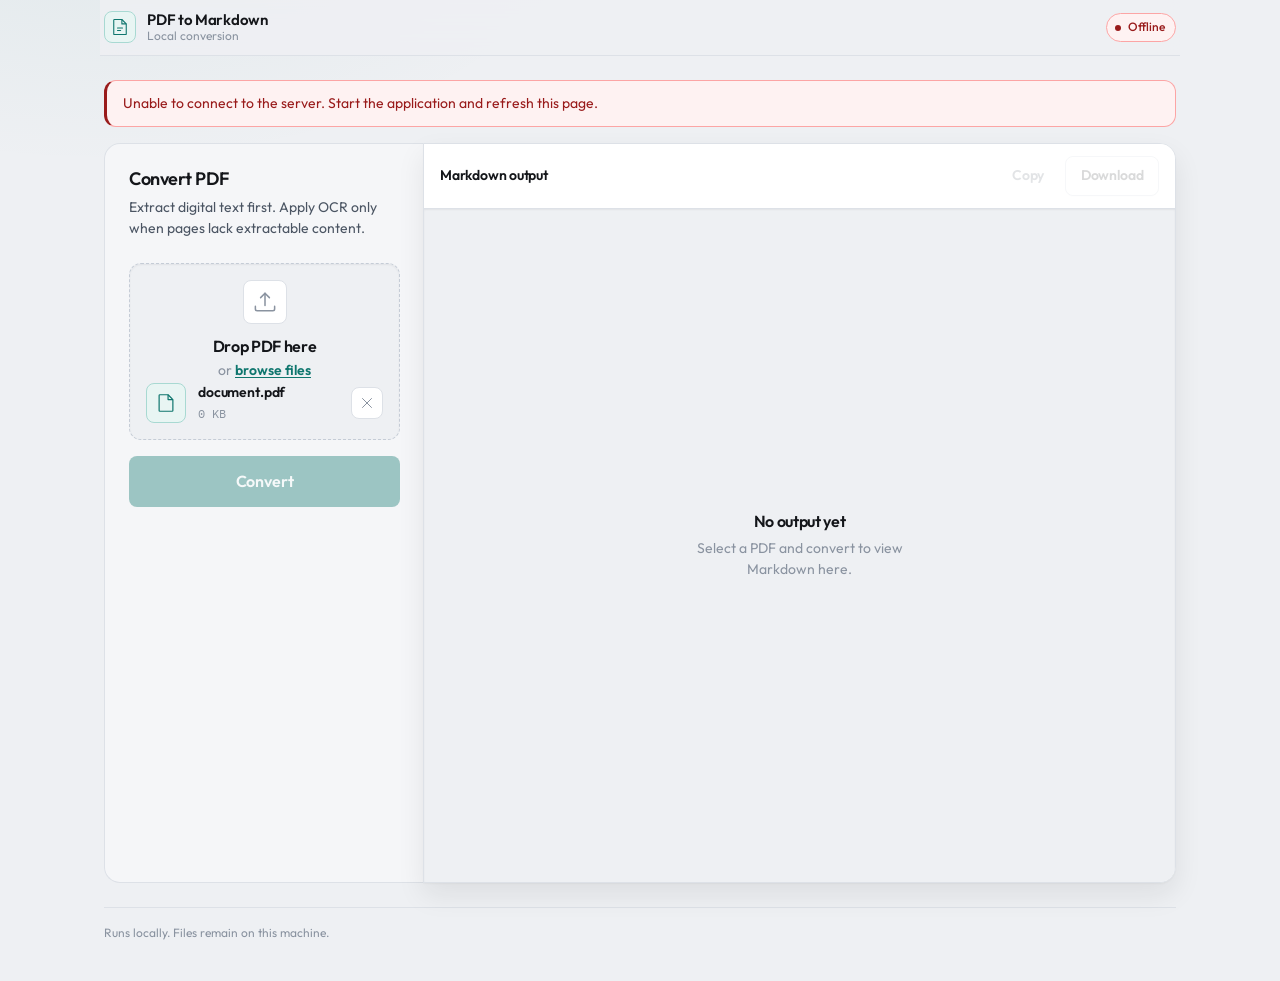
==== static/index.html @ 6f999721 "Initial commit PDF to Markdown converter with hybrid digital extraction and OCR, FastAPI job API, lo" ====
<!DOCTYPE html>
<html lang="en">
<head>
  <meta charset="UTF-8" />
  <meta name="viewport" content="width=device-width, initial-scale=1" />
  <meta name="description" content="Convert PDF documents to Markdown. Hybrid digital extraction with OCR for scanned pages. Runs locally." />
  <meta name="color-scheme" content="light dark" />
  <meta name="theme-color" content="#0f766e" media="(prefers-color-scheme: light)" />
  <meta name="theme-color" content="#0c0c0e" media="(prefers-color-scheme: dark)" />
  <title>PDF to Markdown</title>
  <link rel="icon" href="/static/favicon.svg" type="image/svg+xml" />
  <link rel="stylesheet" href="/static/styles.css" />
</head>
<body>
  <a class="skip-link" href="#workspace">Skip to converter</a>

  <div class="shell">
    <header class="topbar">
      <a class="brand" href="/" aria-label="PDF to Markdown home">
        <span class="brand-mark" aria-hidden="true">
          <svg width="20" height="20" viewBox="0 0 256 256" fill="none">
            <path d="M200 224H56a8 8 0 0 1-8-8V40a8 8 0 0 1 8-8h96l56 56v128a8 8 0 0 1-8 8Z" stroke="currentColor" stroke-width="14" stroke-linejoin="round"/>
            <path d="M152 32v56h56" stroke="currentColor" stroke-width="14" stroke-linejoin="round"/>
            <path d="M96 140h64M96 172h40" stroke="currentColor" stroke-width="14" stroke-linecap="round"/>
          </svg>
        </span>
        <span class="brand-text">
          <span class="brand-name">PDF to Markdown</span>
          <span class="brand-tag">Local conversion</span>
        </span>
      </a>

      <div id="status-pill" class="status status-muted" title="Service status">
        <span class="status-dot" aria-hidden="true"></span>
        <span class="status-label">Connecting</span>
      </div>
    </header>

    <div id="health-banner" class="banner" hidden role="status"></div>

    <main id="workspace" class="workspace" tabindex="-1">
      <section class="panel panel-source" aria-labelledby="source-title">
        <header class="panel-head">
          <h1 id="source-title" class="panel-title">Convert PDF</h1>
          <p class="panel-lead">Extract digital text first. Apply OCR only when pages lack extractable content.</p>
        </header>

        <div
          id="dropzone"
          class="dropzone"
          tabindex="0"
          role="button"
          aria-label="Select or drop a PDF file"
        >
          <input id="file-input" type="file" accept=".pdf,application/pdf" hidden />

          <div class="dropzone-idle" id="uploader-idle">
            <span class="dropzone-glyph" aria-hidden="true">
              <svg width="28" height="28" viewBox="0 0 256 256" fill="none">
                <path d="M128 160V48" stroke="currentColor" stroke-width="14" stroke-linecap="round"/>
                <path d="m88 88 40-40 40 40" stroke="currentColor" stroke-width="14" stroke-linecap="round" stroke-linejoin="round"/>
                <path d="M40 168v24a16 16 0 0 0 16 16h144a16 16 0 0 0 16-16v-24" stroke="currentColor" stroke-width="14" stroke-linecap="round"/>
              </svg>
            </span>
            <p class="dropzone-title">Drop PDF here</p>
            <p class="dropzone-hint">or <span class="text-link">browse files</span></p>
          </div>

          <div class="dropzone-file" id="uploader-file" hidden>
            <span class="file-glyph" aria-hidden="true">
              <svg width="22" height="22" viewBox="0 0 256 256" fill="none">
                <path d="M200 224H56a8 8 0 0 1-8-8V40a8 8 0 0 1 8-8h96l56 56v128a8 8 0 0 1-8 8Z" stroke="currentColor" stroke-width="14" stroke-linejoin="round"/>
                <path d="M152 32v56h56" stroke="currentColor" stroke-width="14" stroke-linejoin="round"/>
              </svg>
            </span>
            <div class="file-meta">
              <p class="file-name" id="file-name">document.pdf</p>
              <p class="file-size" id="file-size">0 KB</p>
            </div>
            <button type="button" class="icon-btn" id="btn-clear" title="Remove file" aria-label="Remove file">
              <svg width="16" height="16" viewBox="0 0 256 256" fill="none" aria-hidden="true">
                <path d="M200 56 56 200M56 56l144 144" stroke="currentColor" stroke-width="16" stroke-linecap="round"/>
              </svg>
            </button>
          </div>
        </div>

        <div class="actions">
          <button id="btn-convert" class="btn btn-primary" type="button" disabled aria-busy="false">
            <span class="btn-label">Convert</span>
          </button>
        </div>

        <div id="progress-wrap" class="progress" hidden>
          <div class="progress-head">
            <span id="progress" class="progress-msg">Processing</span>
            <span id="progress-pct" class="progress-pct">0%</span>
          </div>
          <div class="progress-track" role="progressbar" aria-valuemin="0" aria-valuemax="100" aria-valuenow="0" aria-labelledby="progress">
            <div id="progress-bar" class="progress-fill" style="width: 0%"></div>
          </div>
        </div>

        <p id="error" class="alert alert-error" hidden role="alert"></p>
        <div id="warnings" class="alert alert-warn" hidden></div>
      </section>

      <section class="panel panel-result" id="panel-result" aria-labelledby="result-title" data-state="empty">
        <header class="result-bar">
          <div class="result-identity">
            <h2 id="result-title" class="result-title">Markdown output</h2>
            <div id="meta" class="chip" hidden></div>
          </div>
          <div class="result-actions" id="result-actions" data-idle="true">
            <button id="btn-copy" class="btn btn-ghost" type="button" disabled>Copy</button>
            <button id="btn-download" class="btn btn-secondary" type="button" disabled>Download</button>
          </div>
        </header>

        <div class="preview-shell">
          <pre id="output" class="preview is-empty" aria-live="polite"></pre>

          <div class="preview-empty" id="preview-empty">
            <div class="preview-empty-card">
              <p class="preview-empty-title">No output yet</p>
              <p class="preview-empty-text">Select a PDF and convert to view Markdown here.</p>
            </div>
          </div>

          <div id="preview-skeleton" class="preview-skeleton" hidden aria-hidden="true">
            <div class="sk-line sk-w-72"></div>
            <div class="sk-line sk-w-90"></div>
            <div class="sk-line sk-w-64"></div>
            <div class="sk-gap"></div>
            <div class="sk-line sk-w-84"></div>
            <div class="sk-line sk-w-76"></div>
            <div class="sk-line sk-w-58"></div>
            <div class="sk-gap"></div>
            <div class="sk-line sk-w-88"></div>
            <div class="sk-line sk-w-70"></div>
          </div>
        </div>
      </section>
    </main>

    <footer class="foot">
      <p class="foot-copy">Runs locally. Files remain on this machine.</p>
    </footer>
  </div>

  <script src="/static/app.js"></script>
</body>
</html>
---- static/styles.css ----
/* PDF to Markdown UI — native CSS, self-hosted fonts */

/* -------------------------------------------------------------------------- */
/* Fonts                                                                       */
/* -------------------------------------------------------------------------- */

@font-face {
  font-family: "Outfit";
  font-style: normal;
  font-weight: 400;
  font-display: swap;
  src: url("/static/fonts/outfit-latin-400-normal.woff2") format("woff2");
}

@font-face {
  font-family: "Outfit";
  font-style: normal;
  font-weight: 500;
  font-display: swap;
  src: url("/static/fonts/outfit-latin-500-normal.woff2") format("woff2");
}

@font-face {
  font-family: "Outfit";
  font-style: normal;
  font-weight: 600;
  font-display: swap;
  src: url("/static/fonts/outfit-latin-600-normal.woff2") format("woff2");
}

@font-face {
  font-family: "IBM Plex Mono";
  font-style: normal;
  font-weight: 400;
  font-display: swap;
  src: url("/static/fonts/ibm-plex-mono-latin-400-normal.woff2") format("woff2");
}

@font-face {
  font-family: "IBM Plex Mono";
  font-style: normal;
  font-weight: 500;
  font-display: swap;
  src: url("/static/fonts/ibm-plex-mono-latin-500-normal.woff2") format("woff2");
}

/* -------------------------------------------------------------------------- */
/* Tokens                                                                      */
/* -------------------------------------------------------------------------- */

:root {
  /* Cool zinc neutrals only */
  --canvas: #eef0f3;
  --surface: #f5f6f8;
  --surface-raised: #ffffff;
  --line: #dde1e7;
  --line-strong: #c5ccd6;
  --ink: #14161a;
  --ink-2: #4b5563;
  --ink-3: #8a93a0;

  /* Single desaturated teal accent */
  --accent: #0f766e;
  --accent-hover: #0c645d;
  --accent-ink: #f7fffd;
  --accent-soft: #e8f5f3;
  --accent-line: #a8d9d2;

  --ok: #0f766e;
  --ok-soft: #e8f5f3;
  --ok-line: #a8d9d2;
  --warn: #92400e;
  --warn-soft: #fffbeb;
  --warn-line: #fcd34d;
  --danger: #991b1b;
  --danger-soft: #fef2f2;
  --danger-line: #fca5a5;

  --r-xs: 6px;
  --r-sm: 8px;
  --r-md: 12px;
  --r-lg: 16px;
  --r-full: 999px;

  --shadow-sm: 0 1px 2px rgb(20 22 26 / 0.05);
  --shadow-md: 0 1px 2px rgb(20 22 26 / 0.04), 0 12px 28px rgb(20 22 26 / 0.08);
  --shadow-btn: 0 1px 0 rgb(255 255 255 / 0.16) inset, 0 6px 16px rgb(15 118 110 / 0.2);
  --shadow-inset: inset 0 1px 2px rgb(20 22 26 / 0.06);
  --focus: 0 0 0 3px rgb(15 118 110 / 0.28);

  --font: "Outfit", "Segoe UI", system-ui, -apple-system, sans-serif;
  --mono: "IBM Plex Mono", "Cascadia Code", "SF Mono", ui-monospace, monospace;

  --topbar-h: 56px;
  --ease: cubic-bezier(0.16, 1, 0.3, 1);
  --dur: 200ms;

  --z-shell: 1;
  --z-sticky: 10;
  --z-skip: 100;

  --selection: rgb(15 118 110 / 0.18);
}

@media (prefers-color-scheme: dark) {
  :root {
    --canvas: #0b0d11;
    --surface: #12151a;
    --surface-raised: #171b22;
    --line: #2a303a;
    --line-strong: #3d4552;
    --ink: #f2f4f7;
    --ink-2: #9aa3b0;
    --ink-3: #6d7684;

    --accent: #2dd4bf;
    --accent-hover: #5eead4;
    --accent-ink: #042f2e;
    --accent-soft: #0c2926;
    --accent-line: #115e59;

    --ok: #2dd4bf;
    --ok-soft: #0c2926;
    --ok-line: #115e59;
    --warn: #fbbf24;
    --warn-soft: #2a1f08;
    --warn-line: #854d0e;
    --danger: #f87171;
    --danger-soft: #2a1215;
    --danger-line: #7f1d1d;

    --shadow-sm: 0 1px 2px rgb(0 0 0 / 0.35);
    --shadow-md: 0 1px 2px rgb(0 0 0 / 0.3), 0 16px 36px rgb(0 0 0 / 0.45);
    --shadow-btn: 0 1px 0 rgb(255 255 255 / 0.1) inset, 0 8px 18px rgb(45 212 191 / 0.12);
    --shadow-inset: inset 0 1px 2px rgb(0 0 0 / 0.35);
    --focus: 0 0 0 3px rgb(45 212 191 / 0.3);
    --selection: rgb(45 212 191 / 0.22);
  }
}

::selection {
  background: var(--selection);
  color: var(--ink);
}

/* -------------------------------------------------------------------------- */
/* Base                                                                        */
/* -------------------------------------------------------------------------- */

*,
*::before,
*::after {
  box-sizing: border-box;
}

html {
  -webkit-font-smoothing: antialiased;
  -moz-osx-font-smoothing: grayscale;
  text-rendering: optimizeLegibility;
  scroll-behavior: smooth;
}

@media (prefers-reduced-motion: reduce) {
  html {
    scroll-behavior: auto;
  }
}

body {
  margin: 0;
  min-height: 100dvh;
  font-family: var(--font);
  font-size: 0.9375rem;
  font-weight: 400;
  line-height: 1.55;
  color: var(--ink);
  background:
    radial-gradient(900px 480px at 8% -10%, rgb(15 118 110 / 0.06), transparent 55%),
    var(--canvas);
}

@media (prefers-color-scheme: dark) {
  body {
    background:
      radial-gradient(900px 480px at 8% -10%, rgb(45 212 191 / 0.05), transparent 55%),
      var(--canvas);
  }
}

button,
input {
  font: inherit;
}

a {
  color: inherit;
}

.skip-link {
  position: absolute;
  left: 1rem;
  top: -3rem;
  z-index: var(--z-skip);
  padding: 0.55rem 0.85rem;
  border-radius: var(--r-sm);
  background: var(--accent);
  color: var(--accent-ink);
  font-size: 0.875rem;
  font-weight: 600;
  text-decoration: none;
  transition: top 120ms var(--ease);
}

.skip-link:focus {
  top: 0.75rem;
  outline: none;
  box-shadow: var(--focus);
}

/* -------------------------------------------------------------------------- */
/* Shell                                                                       */
/* -------------------------------------------------------------------------- */

.shell {
  position: relative;
  z-index: var(--z-shell);
  max-width: 1120px;
  margin: 0 auto;
  padding: 0 1.5rem 2.5rem;
}

#workspace:focus {
  outline: none;
}

/* -------------------------------------------------------------------------- */
/* Topbar                                                                      */
/* -------------------------------------------------------------------------- */

.topbar {
  position: sticky;
  top: 0;
  z-index: var(--z-sticky, 10);
  display: flex;
  align-items: center;
  justify-content: space-between;
  gap: 1rem;
  height: var(--topbar-h);
  max-height: 64px;
  margin: 0 -0.25rem 1.5rem;
  padding: 0 0.25rem;
  border-bottom: 1px solid var(--line);
  background: color-mix(in srgb, var(--canvas) 88%, transparent);
  backdrop-filter: blur(12px) saturate(1.2);
  -webkit-backdrop-filter: blur(12px) saturate(1.2);
}

@media (prefers-reduced-transparency: reduce) {
  .topbar {
    background: var(--canvas);
    backdrop-filter: none;
    -webkit-backdrop-filter: none;
  }
}

.brand {
  display: flex;
  align-items: center;
  gap: 0.7rem;
  min-width: 0;
  text-decoration: none;
}

.brand-mark {
  display: grid;
  place-items: center;
  width: 32px;
  height: 32px;
  border-radius: var(--r-sm);
  color: var(--accent);
  background: var(--accent-soft);
  border: 1px solid var(--accent-line);
  flex-shrink: 0;
  transition: background var(--dur) var(--ease);
}

.brand:hover .brand-mark {
  background: var(--surface-raised);
}

.brand-text {
  display: flex;
  flex-direction: column;
  min-width: 0;
  line-height: 1.2;
}

.brand-name {
  font-weight: 600;
  font-size: 0.9375rem;
  letter-spacing: -0.02em;
  color: var(--ink);
}

.brand-tag {
  font-size: 0.75rem;
  font-weight: 400;
  color: var(--ink-3);
}

/* Status: quiet when OK so it does not compete with CTA */
.status {
  display: inline-flex;
  align-items: center;
  gap: 0.4rem;
  padding: 0.28rem 0.65rem 0.28rem 0.5rem;
  border-radius: var(--r-full);
  border: 1px solid transparent;
  background: transparent;
  font-size: 0.75rem;
  font-weight: 500;
  color: var(--ink-3);
  white-space: nowrap;
  flex-shrink: 0;
  transition: background var(--dur) var(--ease), border-color var(--dur) var(--ease), color var(--dur) var(--ease);
}

.status-dot {
  width: 6px;
  height: 6px;
  border-radius: 50%;
  background: var(--ink-3);
  flex-shrink: 0;
}

.status-ok {
  color: var(--ink-2);
}
.status-ok .status-dot {
  background: var(--ok);
}

.status-warn {
  color: var(--warn);
  background: var(--warn-soft);
  border-color: var(--warn-line);
}
.status-warn .status-dot {
  background: var(--warn);
}

.status-err {
  color: var(--danger);
  background: var(--danger-soft);
  border-color: var(--danger-line);
}
.status-err .status-dot {
  background: var(--danger);
}

.status-muted .status-dot {
  animation: status-pulse 1.2s ease-in-out infinite;
}

@keyframes status-pulse {
  50% {
    opacity: 0.28;
  }
}

@media (prefers-reduced-motion: reduce) {
  .status-muted .status-dot {
    animation: none;
  }
}

/* -------------------------------------------------------------------------- */
/* Banner                                                                      */
/* -------------------------------------------------------------------------- */

.banner {
  margin-bottom: 1rem;
  padding: 0.75rem 1rem;
  border-radius: var(--r-md);
  border: 1px solid var(--line);
  border-left-width: 3px;
  background: var(--surface-raised);
  font-size: 0.875rem;
  color: var(--ink-2);
  line-height: 1.5;
}

.banner.warn {
  background: var(--warn-soft);
  border-color: var(--warn-line);
  border-left-color: var(--warn);
  color: var(--warn);
}

.banner.err {
  background: var(--danger-soft);
  border-color: var(--danger-line);
  border-left-color: var(--danger);
  color: var(--danger);
}

.banner strong {
  font-weight: 600;
  color: inherit;
}

.banner .hint-line {
  display: block;
  margin-top: 0.25rem;
  font-weight: 400;
  color: var(--ink-2);
  font-size: 0.875rem;
}

.banner details {
  margin-top: 0.45rem;
}

.banner summary {
  cursor: pointer;
  font-weight: 600;
  font-size: 0.8125rem;
  color: inherit;
  text-decoration: underline;
  text-underline-offset: 2px;
}

.banner .help-body {
  margin: 0.4rem 0 0;
  font-weight: 400;
  font-size: 0.8125rem;
  color: var(--ink-2);
  line-height: 1.45;
}

/* -------------------------------------------------------------------------- */
/* Workspace                                                                   */
/* -------------------------------------------------------------------------- */

.workspace {
  display: grid;
  grid-template-columns: 1fr;
  gap: 1rem;
  align-items: stretch;
}

@media (min-width: 900px) {
  .workspace {
    grid-template-columns: 20rem minmax(0, 1fr);
    gap: 0;
    min-height: calc(100dvh - var(--topbar-h) - 6.5rem);
  }
}

.panel {
  border: 1px solid var(--line);
  border-radius: var(--r-lg);
}

/* Source: quieter surface so result wins hierarchy */
.panel-source {
  padding: 1.5rem;
  padding-bottom: 1.75rem;
  display: flex;
  flex-direction: column;
  background: var(--surface);
  box-shadow: none;
}

/* Feature cluster: dropzone + convert stay tight */
.panel-source .actions {
  margin-top: 1rem;
}

/* Result: only elevated card */
.panel-result {
  padding: 0;
  overflow: hidden;
  min-height: 480px;
  display: flex;
  flex-direction: column;
  background: var(--surface-raised);
  box-shadow: var(--shadow-md);
  transition: box-shadow var(--dur) var(--ease), border-color var(--dur) var(--ease);
}

.panel-result[data-state="ready"] {
  border-color: color-mix(in srgb, var(--accent) 28%, var(--line));
  box-shadow:
    var(--shadow-md),
    0 0 0 1px color-mix(in srgb, var(--accent) 12%, transparent);
}

.panel-result[data-state="busy"] .result-title::after {
  content: " · converting";
  font-weight: 500;
  color: var(--ink-3);
  font-size: 0.8125rem;
  letter-spacing: 0;
}

@media (min-width: 900px) {
  .panel-source {
    border-radius: var(--r-lg) 0 0 var(--r-lg);
    border-right: none;
    min-height: 100%;
  }

  .panel-result {
    border-radius: 0 var(--r-lg) var(--r-lg) 0;
    margin-left: -1px;
    min-height: 0;
  }
}

.panel-head {
  margin-bottom: 1.5rem;
}

.panel-title {
  margin: 0;
  font-size: 1.125rem;
  font-weight: 600;
  letter-spacing: -0.025em;
  line-height: 1.25;
  color: var(--ink);
  text-wrap: balance;
}

.panel-lead {
  margin: 0.4rem 0 0;
  font-size: 0.875rem;
  font-weight: 400;
  color: var(--ink-2);
  line-height: 1.5;
  max-width: 32ch;
  text-wrap: pretty;
}

/* -------------------------------------------------------------------------- */
/* Dropzone                                                                    */
/* -------------------------------------------------------------------------- */

.dropzone {
  border: 1px dashed var(--line-strong);
  border-radius: var(--r-md);
  background: var(--canvas);
  box-shadow: var(--shadow-inset);
  min-height: 10.5rem;
  display: grid;
  place-items: center;
  cursor: pointer;
  outline: none;
  padding: 1rem;
  transition:
    border-color var(--dur) var(--ease),
    background var(--dur) var(--ease),
    box-shadow var(--dur) var(--ease),
    transform var(--dur) var(--ease);
}

.dropzone:hover,
.dropzone:focus-visible {
  border-color: var(--accent);
  border-style: solid;
  background: var(--accent-soft);
  box-shadow: var(--focus), var(--shadow-inset);
}

.dropzone:active:not(.has-file) {
  transform: scale(0.995);
}

.dropzone.dragover {
  border-style: solid;
  border-color: var(--ok);
  background: var(--ok-soft);
  box-shadow: var(--focus), var(--shadow-inset);
}

.dropzone.has-file {
  border-style: solid;
  border-color: var(--line);
  border-left: 3px solid var(--accent);
  background: var(--surface-raised);
  box-shadow: var(--shadow-sm);
  cursor: default;
  place-items: stretch;
  min-height: auto;
  padding: 0.75rem 0.75rem 0.75rem 0.7rem;
}

/* Ready to convert: primary is the only loud control */
.panel-source:has(.dropzone.has-file) .btn-primary:not(:disabled) {
  box-shadow: var(--shadow-btn), 0 0 0 1px color-mix(in srgb, var(--accent) 20%, transparent);
}

.dropzone-idle {
  text-align: center;
  pointer-events: none;
}

.dropzone-glyph {
  display: inline-grid;
  place-items: center;
  width: 2.75rem;
  height: 2.75rem;
  margin: 0 auto 0.75rem;
  border-radius: var(--r-sm);
  color: var(--ink-3);
  background: var(--surface-raised);
  border: 1px solid var(--line);
}

.dropzone:hover .dropzone-glyph,
.dropzone:focus-visible .dropzone-glyph {
  color: var(--accent);
  border-color: var(--accent-line);
}

.dropzone-title {
  margin: 0;
  font-weight: 600;
  font-size: 1rem;
  letter-spacing: -0.02em;
  line-height: 1.25;
  color: var(--ink);
}

.dropzone-hint {
  margin: 0.25rem 0 0;
  font-size: 0.875rem;
  color: var(--ink-3);
}

.text-link {
  color: var(--accent);
  font-weight: 600;
  text-decoration: underline;
  text-underline-offset: 2px;
  text-decoration-thickness: 1px;
}

.dropzone-file {
  display: flex;
  align-items: center;
  gap: 0.75rem;
  width: 100%;
  pointer-events: auto;
}

.file-glyph {
  flex-shrink: 0;
  width: 2.5rem;
  height: 2.5rem;
  display: grid;
  place-items: center;
  border-radius: var(--r-sm);
  background: var(--accent-soft);
  color: var(--accent);
  border: 1px solid var(--accent-line);
}

.file-meta {
  min-width: 0;
  flex: 1;
}

.file-name {
  margin: 0;
  font-weight: 600;
  font-size: 0.875rem;
  letter-spacing: -0.01em;
  white-space: nowrap;
  overflow: hidden;
  text-overflow: ellipsis;
}

.file-size {
  margin: 0.1rem 0 0;
  font-size: 0.75rem;
  color: var(--ink-3);
  font-variant-numeric: tabular-nums;
  font-family: var(--mono);
}

.icon-btn {
  flex-shrink: 0;
  width: 2rem;
  height: 2rem;
  border-radius: var(--r-sm);
  border: 1px solid var(--line);
  background: var(--surface-raised);
  color: var(--ink-3);
  display: grid;
  place-items: center;
  cursor: pointer;
  transition: background var(--dur) var(--ease), color var(--dur) var(--ease), border-color var(--dur) var(--ease);
}

.icon-btn:hover:not(:disabled) {
  background: var(--danger-soft);
  color: var(--danger);
  border-color: var(--danger-line);
}

.icon-btn:focus-visible {
  outline: none;
  box-shadow: var(--focus);
}

.icon-btn:disabled {
  opacity: 0.4;
  cursor: not-allowed;
}

/* -------------------------------------------------------------------------- */
/* Buttons                                                                     */
/* -------------------------------------------------------------------------- */

.actions {
  margin-top: 1rem;
}

.btn {
  display: inline-flex;
  align-items: center;
  justify-content: center;
  gap: 0.4rem;
  border: 1px solid transparent;
  border-radius: var(--r-sm);
  padding: 0.5rem 0.9rem;
  font-weight: 600;
  font-size: 0.875rem;
  letter-spacing: -0.01em;
  cursor: pointer;
  white-space: nowrap;
  transition:
    background var(--dur) var(--ease),
    border-color var(--dur) var(--ease),
    color var(--dur) var(--ease),
    opacity var(--dur) var(--ease),
    box-shadow var(--dur) var(--ease),
    transform 100ms var(--ease);
}

.btn:focus-visible {
  outline: none;
  box-shadow: var(--focus);
}

.btn:active:not(:disabled) {
  transform: translateY(1px);
}

.btn:disabled {
  opacity: 0.38;
  cursor: not-allowed;
}

.btn-primary {
  width: 100%;
  padding: 0.75rem 1rem;
  font-size: 1rem;
  background: var(--accent);
  color: var(--accent-ink);
  box-shadow: var(--shadow-btn);
}

.btn-primary:hover:not(:disabled) {
  background: var(--accent-hover);
}

.btn-primary:disabled {
  box-shadow: none;
}

.btn-primary[aria-busy="true"] {
  cursor: wait;
  opacity: 0.85;
}

.btn-secondary {
  background: var(--surface-raised);
  border-color: var(--line-strong);
  color: var(--ink);
  box-shadow: var(--shadow-sm);
}

.btn-secondary:hover:not(:disabled) {
  background: var(--surface);
}

.btn-ghost {
  background: transparent;
  color: var(--ink-2);
}

.btn-ghost:hover:not(:disabled) {
  background: var(--surface);
  color: var(--ink);
}

/* -------------------------------------------------------------------------- */
/* Progress                                                                    */
/* -------------------------------------------------------------------------- */

.progress {
  margin-top: 1rem;
  padding: 0.75rem;
  border-radius: var(--r-sm);
  background: var(--canvas);
  border: 1px solid var(--line);
  box-shadow: var(--shadow-inset);
}

.progress-head {
  display: flex;
  justify-content: space-between;
  align-items: baseline;
  gap: 0.75rem;
  margin-bottom: 0.5rem;
}

.progress-msg {
  font-size: 0.875rem;
  color: var(--ink-2);
  font-weight: 500;
}

.progress-pct {
  font-size: 0.75rem;
  font-weight: 500;
  color: var(--ink-3);
  font-variant-numeric: tabular-nums;
  font-family: var(--mono);
}

.progress-track {
  height: 4px;
  border-radius: var(--r-full);
  background: var(--line);
  overflow: hidden;
}

.progress-fill {
  height: 100%;
  width: 0%;
  border-radius: var(--r-full);
  background: var(--accent);
  transition: width 0.35s var(--ease);
}

@media (prefers-reduced-motion: reduce) {
  .progress-fill {
    transition: none;
  }
}

/* -------------------------------------------------------------------------- */
/* Alerts                                                                      */
/* -------------------------------------------------------------------------- */

.alert {
  margin: 0.75rem 0 0;
  padding: 0.75rem;
  border-radius: var(--r-sm);
  border: 1px solid transparent;
  border-left-width: 3px;
  font-size: 0.875rem;
  line-height: 1.45;
}

.alert-error {
  background: var(--danger-soft);
  border-color: var(--danger-line);
  border-left-color: var(--danger);
  color: var(--danger);
  white-space: pre-wrap;
}

.alert-warn {
  background: var(--warn-soft);
  border-color: var(--warn-line);
  border-left-color: var(--warn);
  color: var(--warn);
}

.alert-warn ul {
  margin: 0.35rem 0 0;
  padding-left: 1.1rem;
}

.alert-warn li {
  margin: 0.2rem 0;
}

.alert-warn details,
.warn-help {
  margin-top: 0.5rem;
}

.alert-warn summary {
  cursor: pointer;
  font-weight: 600;
  text-decoration: underline;
  text-underline-offset: 2px;
}

.alert-warn .help-body {
  margin: 0.4rem 0 0;
  font-weight: 400;
  color: var(--ink-2);
  line-height: 1.45;
}


/* -------------------------------------------------------------------------- */
/* Result                                                                      */
/* -------------------------------------------------------------------------- */

.result-bar {
  display: flex;
  align-items: center;
  justify-content: space-between;
  gap: 0.75rem;
  flex-wrap: wrap;
  padding: 0.75rem 1rem;
  border-bottom: 1px solid var(--line);
  background: var(--surface-raised);
}

.result-identity {
  display: flex;
  align-items: baseline;
  gap: 0.55rem 0.75rem;
  flex-wrap: wrap;
  min-width: 0;
}

.result-title {
  margin: 0;
  font-size: 0.875rem;
  font-weight: 600;
  letter-spacing: -0.015em;
  color: var(--ink);
}

.chip {
  font-size: 0.75rem;
  font-weight: 500;
  color: var(--ink-3);
  background: transparent;
  border: none;
  padding: 0;
  font-variant-numeric: tabular-nums;
  font-family: var(--mono);
  max-width: 16rem;
  overflow: hidden;
  text-overflow: ellipsis;
  white-space: nowrap;
}

.result-actions {
  display: flex;
  gap: 0.35rem;
  transition: opacity var(--dur) var(--ease);
}

.result-actions[data-idle="true"] {
  opacity: 0.42;
}

.result-actions[data-idle="false"] {
  opacity: 1;
}

.preview-shell {
  position: relative;
  flex: 1;
  min-height: 400px;
  overflow: hidden;
  background: var(--canvas);
  box-shadow: var(--shadow-inset);
}

@media (min-width: 900px) {
  .preview-shell {
    min-height: 0;
  }
}

.preview {
  margin: 0;
  min-height: 400px;
  max-height: min(70vh, 680px);
  overflow: auto;
  padding: 1.35rem 1.5rem 1.75rem;
  font-family: var(--mono);
  font-size: 0.8125rem;
  font-weight: 400;
  line-height: 1.7;
  white-space: pre-wrap;
  word-break: break-word;
  color: var(--ink);
  background: transparent;
  tab-size: 2;
}

@media (min-width: 900px) {
  .preview {
    max-height: none;
    height: 100%;
    min-height: 100%;
  }
}

.preview.is-empty {
  visibility: hidden;
  position: absolute;
  inset: 0;
}

.preview-empty {
  position: absolute;
  inset: 0;
  display: flex;
  flex-direction: column;
  align-items: center;
  justify-content: center;
  text-align: center;
  padding: 2rem 1.5rem;
  pointer-events: none;
}

.preview-empty-card {
  display: flex;
  flex-direction: column;
  align-items: center;
  max-width: 18rem;
}

.preview-empty-title {
  margin: 0;
  font-weight: 600;
  font-size: 1rem;
  letter-spacing: -0.02em;
  line-height: 1.25;
  color: var(--ink);
}

.preview-empty-text {
  margin: 0.4rem 0 0;
  max-width: 28ch;
  font-size: 0.875rem;
  color: var(--ink-3);
  line-height: 1.5;
  text-wrap: pretty;
}

/* Skeleton matches mono preview lines */
.preview-skeleton {
  position: absolute;
  inset: 0;
  z-index: 2;
  padding: 1.35rem 1.5rem;
  display: flex;
  flex-direction: column;
  gap: 0.55rem;
  background: var(--canvas);
}

.preview-skeleton[hidden] {
  display: none;
}

.sk-line {
  height: 0.7rem;
  border-radius: 4px;
  background: linear-gradient(
    90deg,
    var(--line) 0%,
    var(--line-strong) 42%,
    var(--line) 84%
  );
  background-size: 200% 100%;
  opacity: 0.75;
}

.sk-gap {
  height: 0.65rem;
}

.sk-w-58 { width: 58%; }
.sk-w-64 { width: 64%; }
.sk-w-70 { width: 70%; }
.sk-w-72 { width: 72%; }
.sk-w-76 { width: 76%; }
.sk-w-84 { width: 84%; }
.sk-w-88 { width: 88%; }
.sk-w-90 { width: 90%; }

@media (prefers-reduced-motion: no-preference) {
  .sk-line {
    animation: shimmer 1.35s ease-in-out infinite;
  }
}

@keyframes shimmer {
  0% { background-position: 100% 0; }
  100% { background-position: -100% 0; }
}

/* -------------------------------------------------------------------------- */
/* Footer                                                                      */
/* -------------------------------------------------------------------------- */

.foot {
  display: flex;
  align-items: center;
  justify-content: flex-start;
  gap: 1rem;
  flex-wrap: wrap;
  margin-top: 1.5rem;
  padding-top: 1rem;
  border-top: 1px solid var(--line);
}

.foot-copy {
  margin: 0;
  font-size: 0.75rem;
  color: var(--ink-3);
  max-width: 48ch;
  line-height: 1.45;
}

/* -------------------------------------------------------------------------- */
/* Entry motion                                                                */
/* -------------------------------------------------------------------------- */

@media (prefers-reduced-motion: no-preference) {
  .panel-source,
  .panel-result {
    animation: rise 0.5s var(--ease) both;
  }

  .panel-result {
    animation-delay: 0.05s;
  }
}

@keyframes rise {
  from {
    opacity: 0;
    transform: translateY(8px);
  }
  to {
    opacity: 1;
    transform: none;
  }
}

/* -------------------------------------------------------------------------- */
/* Mobile                                                                      */
/* -------------------------------------------------------------------------- */

@media (max-width: 899px) {
  .shell {
    padding: 0 1rem 2rem;
  }

  .panel-source {
    padding: 1.15rem;
    padding-bottom: 1.35rem;
  }

  .panel-result {
    min-height: 380px;
  }

  .preview {
    max-height: min(55vh, 480px);
  }
}
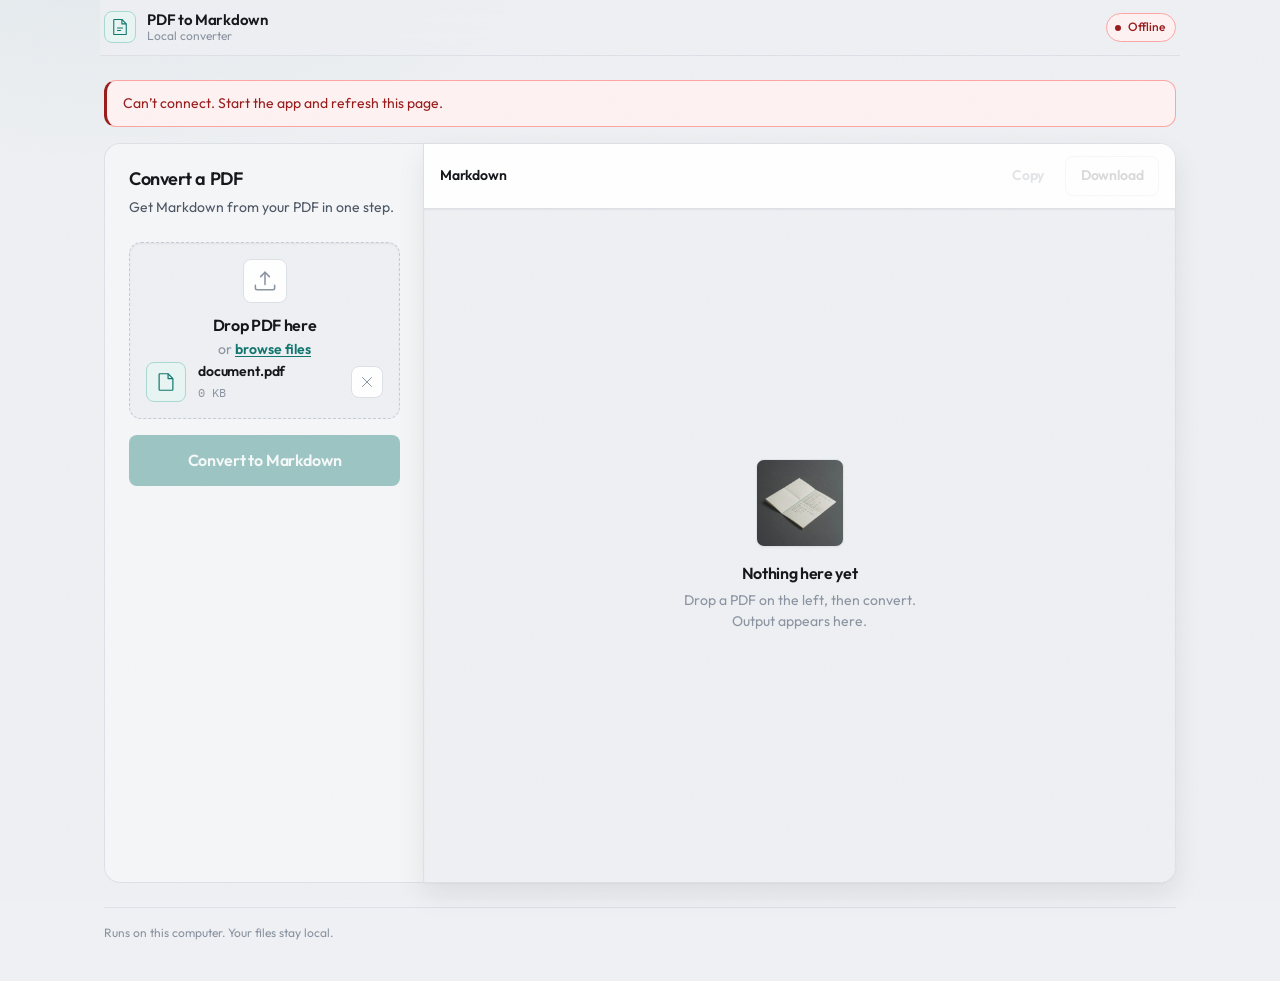
==== commit 1a1b84ca: "Initial commit: PDF to Markdown converter Local-first hybrid converter (digital text first, OCR on s" ====
--- a/static/index.html
+++ b/static/index.html
@@ -3,16 +3,20 @@
 <head>
   <meta charset="UTF-8" />
   <meta name="viewport" content="width=device-width, initial-scale=1" />
-  <meta name="description" content="Convert PDF documents to Markdown. Hybrid digital extraction with OCR for scanned pages. Runs locally." />
+  <meta name="description" content="Convert a PDF to Markdown on your computer." />
   <meta name="color-scheme" content="light dark" />
   <meta name="theme-color" content="#0f766e" media="(prefers-color-scheme: light)" />
   <meta name="theme-color" content="#0c0c0e" media="(prefers-color-scheme: dark)" />
+  <meta property="og:title" content="PDF to Markdown" />
+  <meta property="og:description" content="Convert a PDF to Markdown on your computer." />
+  <meta property="og:type" content="website" />
   <title>PDF to Markdown</title>
   <link rel="icon" href="/static/favicon.svg" type="image/svg+xml" />
   <link rel="stylesheet" href="/static/styles.css" />
 </head>
 <body>
   <a class="skip-link" href="#workspace">Skip to converter</a>
+  <div class="noise" aria-hidden="true"></div>
 
   <div class="shell">
     <header class="topbar">
@@ -26,11 +30,11 @@
         </span>
         <span class="brand-text">
           <span class="brand-name">PDF to Markdown</span>
-          <span class="brand-tag">Local conversion</span>
+          <span class="brand-tag">Local converter</span>
         </span>
       </a>
 
-      <div id="status-pill" class="status status-muted" title="Service status">
+      <div id="status-pill" class="status status-muted" title="Status">
         <span class="status-dot" aria-hidden="true"></span>
         <span class="status-label">Connecting</span>
       </div>
@@ -41,8 +45,8 @@
     <main id="workspace" class="workspace" tabindex="-1">
       <section class="panel panel-source" aria-labelledby="source-title">
         <header class="panel-head">
-          <h1 id="source-title" class="panel-title">Convert PDF</h1>
-          <p class="panel-lead">Extract digital text first. Apply OCR only when pages lack extractable content.</p>
+          <h1 id="source-title" class="panel-title">Convert a PDF</h1>
+          <p class="panel-lead">Get Markdown from your PDF in one step.</p>
         </header>
 
         <div
@@ -85,15 +89,20 @@
           </div>
         </div>
 
+        <input id="lang" type="hidden" value="eng" />
+        <input id="ocr-dpi" type="hidden" value="300" />
+        <input id="min-chars" type="hidden" value="20" />
+        <input id="force-ocr" type="checkbox" hidden />
+
         <div class="actions">
           <button id="btn-convert" class="btn btn-primary" type="button" disabled aria-busy="false">
-            <span class="btn-label">Convert</span>
+            <span class="btn-label">Convert to Markdown</span>
           </button>
         </div>
 
         <div id="progress-wrap" class="progress" hidden>
           <div class="progress-head">
-            <span id="progress" class="progress-msg">Processing</span>
+            <span id="progress" class="progress-msg">Working</span>
             <span id="progress-pct" class="progress-pct">0%</span>
           </div>
           <div class="progress-track" role="progressbar" aria-valuemin="0" aria-valuemax="100" aria-valuenow="0" aria-labelledby="progress">
@@ -108,8 +117,10 @@
       <section class="panel panel-result" id="panel-result" aria-labelledby="result-title" data-state="empty">
         <header class="result-bar">
           <div class="result-identity">
-            <h2 id="result-title" class="result-title">Markdown output</h2>
+            <h2 id="result-title" class="result-title">Markdown</h2>
+            <p id="result-success" class="result-success" hidden>Ready to copy</p>
             <div id="meta" class="chip" hidden></div>
+            <div id="result-source" class="chip chip-muted" hidden></div>
           </div>
           <div class="result-actions" id="result-actions" data-idle="true">
             <button id="btn-copy" class="btn btn-ghost" type="button" disabled>Copy</button>
@@ -122,8 +133,16 @@
 
           <div class="preview-empty" id="preview-empty">
             <div class="preview-empty-card">
-              <p class="preview-empty-title">No output yet</p>
-              <p class="preview-empty-text">Select a PDF and convert to view Markdown here.</p>
+              <img
+                class="preview-empty-art"
+                src="/static/assets/empty-state.jpg"
+                alt=""
+                width="160"
+                height="160"
+                decoding="async"
+              />
+              <p class="preview-empty-title">Nothing here yet</p>
+              <p class="preview-empty-text">Drop a PDF on the left, then convert. Output appears here.</p>
             </div>
           </div>
 
@@ -144,7 +163,7 @@
     </main>
 
     <footer class="foot">
-      <p class="foot-copy">Runs locally. Files remain on this machine.</p>
+      <p class="foot-copy">Runs on this computer. Your files stay local.</p>
     </footer>
   </div>
 
--- a/static/styles.css
+++ b/static/styles.css
@@ -1,4 +1,7 @@
-/* PDF to Markdown UI — native CSS, self-hosted fonts */
+/* PDF → Markdown UI
+   Upgrade pass: Outfit + quiet source / elevated result + busy skeleton.
+   Stack: native CSS + self-hosted fonts. No framework.
+*/
 
 /* -------------------------------------------------------------------------- */
 /* Fonts                                                                       */
@@ -26,6 +29,14 @@
   font-weight: 600;
   font-display: swap;
   src: url("/static/fonts/outfit-latin-600-normal.woff2") format("woff2");
+}
+
+@font-face {
+  font-family: "Outfit";
+  font-style: normal;
+  font-weight: 700;
+  font-display: swap;
+  src: url("/static/fonts/outfit-latin-700-normal.woff2") format("woff2");
 }
 
 @font-face {
@@ -97,6 +108,7 @@
 
   --z-shell: 1;
   --z-sticky: 10;
+  --z-noise: 40;
   --z-skip: 100;
 
   --selection: rgb(15 118 110 / 0.18);
@@ -215,6 +227,22 @@
   top: 0.75rem;
   outline: none;
   box-shadow: var(--focus);
+}
+
+.noise {
+  position: fixed;
+  inset: 0;
+  z-index: var(--z-noise);
+  pointer-events: none;
+  opacity: 0.03;
+  background-image: url("data:image/svg+xml,%3Csvg viewBox='0 0 200 200' xmlns='http://www.w3.org/2000/svg'%3E%3Cfilter id='n'%3E%3CfeTurbulence type='fractalNoise' baseFrequency='0.85' numOctaves='4' stitchTiles='stitch'/%3E%3C/filter%3E%3Crect width='100%25' height='100%25' filter='url(%23n)'/%3E%3C/svg%3E");
+  background-size: 180px 180px;
+}
+
+@media (prefers-color-scheme: dark) {
+  .noise {
+    opacity: 0.05;
+  }
 }
 
 /* -------------------------------------------------------------------------- */
@@ -497,7 +525,7 @@
 }
 
 .panel-result[data-state="busy"] .result-title::after {
-  content: " · converting";
+  content: " · working";
   font-weight: 500;
   color: var(--ink-3);
   font-size: 0.8125rem;
@@ -919,7 +947,6 @@
   line-height: 1.45;
 }
 
-
 /* -------------------------------------------------------------------------- */
 /* Result                                                                      */
 /* -------------------------------------------------------------------------- */
@@ -949,6 +976,14 @@
   font-weight: 600;
   letter-spacing: -0.015em;
   color: var(--ink);
+}
+
+.result-success {
+  margin: 0;
+  font-size: 0.75rem;
+  font-weight: 600;
+  color: var(--ok);
+  letter-spacing: 0.01em;
 }
 
 .chip {
@@ -964,6 +999,13 @@
   overflow: hidden;
   text-overflow: ellipsis;
   white-space: nowrap;
+}
+
+.chip-muted {
+  color: var(--ink-3);
+  opacity: 0.9;
+  font-family: var(--font);
+  font-weight: 500;
 }
 
 .result-actions {
@@ -1045,6 +1087,17 @@
   max-width: 18rem;
 }
 
+.preview-empty-art {
+  width: 5.5rem;
+  height: 5.5rem;
+  object-fit: cover;
+  border-radius: var(--r-sm);
+  border: 1px solid var(--line);
+  margin-bottom: 1rem;
+  opacity: 0.88;
+  box-shadow: var(--shadow-sm);
+}
+
 .preview-empty-title {
   margin: 0;
   font-weight: 600;
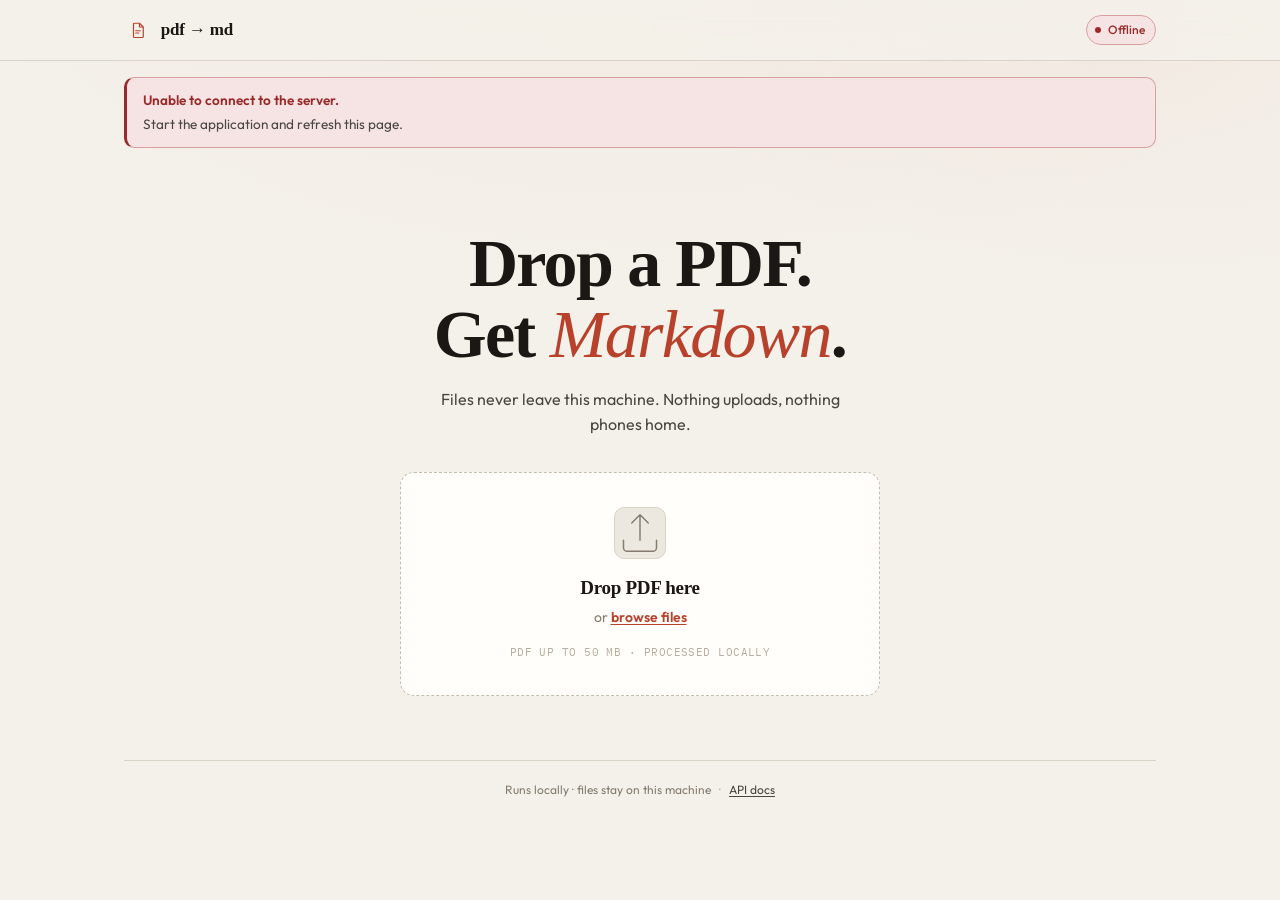
==== commit 7fc5873a: "Add Render free-tier deploy config and update UI Add render.yaml, bind the container to PORT for hos" ====
--- a/static/index.html
+++ b/static/index.html
@@ -3,169 +3,183 @@
 <head>
   <meta charset="UTF-8" />
   <meta name="viewport" content="width=device-width, initial-scale=1" />
-  <meta name="description" content="Convert a PDF to Markdown on your computer." />
+  <meta name="description" content="Convert PDF documents to Markdown. Runs locally on your machine." />
   <meta name="color-scheme" content="light dark" />
-  <meta name="theme-color" content="#0f766e" media="(prefers-color-scheme: light)" />
-  <meta name="theme-color" content="#0c0c0e" media="(prefers-color-scheme: dark)" />
-  <meta property="og:title" content="PDF to Markdown" />
-  <meta property="og:description" content="Convert a PDF to Markdown on your computer." />
-  <meta property="og:type" content="website" />
-  <title>PDF to Markdown</title>
+  <meta name="theme-color" content="#1a1714" media="(prefers-color-scheme: light)" />
+  <meta name="theme-color" content="#0c0b0a" media="(prefers-color-scheme: dark)" />
+  <title>PDF → Markdown</title>
   <link rel="icon" href="/static/favicon.svg" type="image/svg+xml" />
   <link rel="stylesheet" href="/static/styles.css" />
 </head>
 <body>
   <a class="skip-link" href="#workspace">Skip to converter</a>
-  <div class="noise" aria-hidden="true"></div>
 
-  <div class="shell">
-    <header class="topbar">
+  <div class="sprout" id="sprout" aria-hidden="true">
+    <span class="sprout-bar" id="sprout-bar"></span>
+  </div>
+
+  <header class="mast">
+    <div class="mast-row">
       <a class="brand" href="/" aria-label="PDF to Markdown home">
-        <span class="brand-mark" aria-hidden="true">
-          <svg width="20" height="20" viewBox="0 0 256 256" fill="none">
-            <path d="M200 224H56a8 8 0 0 1-8-8V40a8 8 0 0 1 8-8h96l56 56v128a8 8 0 0 1-8 8Z" stroke="currentColor" stroke-width="14" stroke-linejoin="round"/>
-            <path d="M152 32v56h56" stroke="currentColor" stroke-width="14" stroke-linejoin="round"/>
-            <path d="M96 140h64M96 172h40" stroke="currentColor" stroke-width="14" stroke-linecap="round"/>
+        <span class="brand-glyph" aria-hidden="true">
+          <svg width="18" height="18" viewBox="0 0 24 24" fill="none">
+            <path d="M7 3h7l5 5v13a1 1 0 0 1-1 1H7a1 1 0 0 1-1-1V4a1 1 0 0 1 1-1Z" stroke="currentColor" stroke-width="1.6" stroke-linejoin="round"/>
+            <path d="M14 3v5h5" stroke="currentColor" stroke-width="1.6" stroke-linejoin="round"/>
+            <path d="M9 13h6M9 16h4" stroke="currentColor" stroke-width="1.6" stroke-linecap="round"/>
           </svg>
         </span>
-        <span class="brand-text">
-          <span class="brand-name">PDF to Markdown</span>
-          <span class="brand-tag">Local converter</span>
-        </span>
+        <span class="brand-name">pdf → md</span>
       </a>
-
-      <div id="status-pill" class="status status-muted" title="Status">
+      <div id="status-pill" class="status status-muted" title="Service status">
         <span class="status-dot" aria-hidden="true"></span>
         <span class="status-label">Connecting</span>
       </div>
-    </header>
+    </div>
+  </header>
 
-    <div id="health-banner" class="banner" hidden role="status"></div>
+  <div id="health-banner" class="banner" hidden></div>
 
-    <main id="workspace" class="workspace" tabindex="-1">
-      <section class="panel panel-source" aria-labelledby="source-title">
-        <header class="panel-head">
-          <h1 id="source-title" class="panel-title">Convert a PDF</h1>
-          <p class="panel-lead">Get Markdown from your PDF in one step.</p>
-        </header>
+  <main id="workspace" class="workspace" tabindex="-1">
 
-        <div
-          id="dropzone"
-          class="dropzone"
-          tabindex="0"
-          role="button"
-          aria-label="Select or drop a PDF file"
-        >
-          <input id="file-input" type="file" accept=".pdf,application/pdf" hidden />
+    <!-- Stage 1: hero -->
+    <section class="hero" id="hero" aria-labelledby="hero-title">
+      <h1 id="hero-title" class="hero-title">
+        Drop a PDF.<br/>
+        Get <em>Markdown</em>.
+      </h1>
+      <p class="hero-sub">Files never leave this machine. Nothing uploads, nothing phones home.</p>
 
-          <div class="dropzone-idle" id="uploader-idle">
-            <span class="dropzone-glyph" aria-hidden="true">
-              <svg width="28" height="28" viewBox="0 0 256 256" fill="none">
-                <path d="M128 160V48" stroke="currentColor" stroke-width="14" stroke-linecap="round"/>
-                <path d="m88 88 40-40 40 40" stroke="currentColor" stroke-width="14" stroke-linecap="round" stroke-linejoin="round"/>
-                <path d="M40 168v24a16 16 0 0 0 16 16h144a16 16 0 0 0 16-16v-24" stroke="currentColor" stroke-width="14" stroke-linecap="round"/>
-              </svg>
-            </span>
-            <p class="dropzone-title">Drop PDF here</p>
-            <p class="dropzone-hint">or <span class="text-link">browse files</span></p>
-          </div>
+      <div id="dropzone" class="dropzone" tabindex="0" role="button" aria-label="Select or drop a PDF file">
+        <input id="file-input" type="file" accept=".pdf,application/pdf" hidden />
+        <div class="dropzone-frame">
+          <span class="dropzone-icon" aria-hidden="true">
+            <svg viewBox="0 0 48 48" fill="none" width="44" height="44">
+              <path d="M24 4v28m0-28l-9 9m9-9l9 9" stroke="currentColor" stroke-width="1.6" stroke-linecap="round" stroke-linejoin="round"/>
+              <path d="M6 32v8a4 4 0 0 0 4 4h28a4 4 0 0 0 4-4v-8" stroke="currentColor" stroke-width="1.6" stroke-linecap="round" stroke-linejoin="round"/>
+            </svg>
+          </span>
+          <p class="dropzone-title">Drop PDF here</p>
+          <p class="dropzone-hint">or <span class="link-inline">browse files</span></p>
+          <p class="dropzone-foot">PDF up to 50 MB · processed locally</p>
+        </div>
+      </div>
+    </section>
 
-          <div class="dropzone-file" id="uploader-file" hidden>
-            <span class="file-glyph" aria-hidden="true">
-              <svg width="22" height="22" viewBox="0 0 256 256" fill="none">
-                <path d="M200 224H56a8 8 0 0 1-8-8V40a8 8 0 0 1 8-8h96l56 56v128a8 8 0 0 1-8 8Z" stroke="currentColor" stroke-width="14" stroke-linejoin="round"/>
-                <path d="M152 32v56h56" stroke="currentColor" stroke-width="14" stroke-linejoin="round"/>
-              </svg>
-            </span>
-            <div class="file-meta">
-              <p class="file-name" id="file-name">document.pdf</p>
-              <p class="file-size" id="file-size">0 KB</p>
-            </div>
-            <button type="button" class="icon-btn" id="btn-clear" title="Remove file" aria-label="Remove file">
-              <svg width="16" height="16" viewBox="0 0 256 256" fill="none" aria-hidden="true">
-                <path d="M200 56 56 200M56 56l144 144" stroke="currentColor" stroke-width="16" stroke-linecap="round"/>
-              </svg>
-            </button>
+    <!-- Stage 2: work -->
+    <section class="work" id="work" aria-labelledby="work-title" hidden>
+      <h2 id="work-title" class="vh">Conversion workspace</h2>
+
+      <div class="file-strip" id="file-strip">
+        <div class="file-strip-meta">
+          <span class="file-glyph" aria-hidden="true">
+            <svg width="16" height="16" viewBox="0 0 24 24" fill="none">
+              <path d="M7 3h7l5 5v13a1 1 0 0 1-1 1H7a1 1 0 0 1-1-1V4a1 1 0 0 1 1-1Z" stroke="currentColor" stroke-width="1.6" stroke-linejoin="round"/>
+              <path d="M14 3v5h5" stroke="currentColor" stroke-width="1.6" stroke-linejoin="round"/>
+            </svg>
+          </span>
+          <div class="file-strip-text">
+            <p class="file-strip-name" id="file-name">document.pdf</p>
+            <p class="file-strip-size" id="file-size">—</p>
           </div>
         </div>
-
-        <input id="lang" type="hidden" value="eng" />
-        <input id="ocr-dpi" type="hidden" value="300" />
-        <input id="min-chars" type="hidden" value="20" />
-        <input id="force-ocr" type="checkbox" hidden />
-
-        <div class="actions">
-          <button id="btn-convert" class="btn btn-primary" type="button" disabled aria-busy="false">
-            <span class="btn-label">Convert to Markdown</span>
+        <div class="file-strip-actions">
+          <button type="button" class="link-btn" id="btn-clear" aria-label="Remove file">
+            <svg width="14" height="14" viewBox="0 0 24 24" fill="none" aria-hidden="true">
+              <path d="M18 6 6 18M6 6l12 12" stroke="currentColor" stroke-width="1.8" stroke-linecap="round"/>
+            </svg>
+            <span>Remove</span>
           </button>
         </div>
+      </div>
 
-        <div id="progress-wrap" class="progress" hidden>
-          <div class="progress-head">
-            <span id="progress" class="progress-msg">Working</span>
-            <span id="progress-pct" class="progress-pct">0%</span>
-          </div>
-          <div class="progress-track" role="progressbar" aria-valuemin="0" aria-valuemax="100" aria-valuenow="0" aria-labelledby="progress">
-            <div id="progress-bar" class="progress-fill" style="width: 0%"></div>
-          </div>
-        </div>
+      <div class="work-grid">
+        <aside class="rail" id="rail">
+          <button id="btn-convert" class="btn btn-primary" type="button" disabled aria-busy="false">
+            <span class="btn-label">Convert</span>
+          </button>
 
-        <p id="error" class="alert alert-error" hidden role="alert"></p>
-        <div id="warnings" class="alert alert-warn" hidden></div>
-      </section>
-
-      <section class="panel panel-result" id="panel-result" aria-labelledby="result-title" data-state="empty">
-        <header class="result-bar">
-          <div class="result-identity">
-            <h2 id="result-title" class="result-title">Markdown</h2>
-            <p id="result-success" class="result-success" hidden>Ready to copy</p>
-            <div id="meta" class="chip" hidden></div>
-            <div id="result-source" class="chip chip-muted" hidden></div>
-          </div>
-          <div class="result-actions" id="result-actions" data-idle="true">
-            <button id="btn-copy" class="btn btn-ghost" type="button" disabled>Copy</button>
-            <button id="btn-download" class="btn btn-secondary" type="button" disabled>Download</button>
-          </div>
-        </header>
-
-        <div class="preview-shell">
-          <pre id="output" class="preview is-empty" aria-live="polite"></pre>
-
-          <div class="preview-empty" id="preview-empty">
-            <div class="preview-empty-card">
-              <img
-                class="preview-empty-art"
-                src="/static/assets/empty-state.jpg"
-                alt=""
-                width="160"
-                height="160"
-                decoding="async"
-              />
-              <p class="preview-empty-title">Nothing here yet</p>
-              <p class="preview-empty-text">Drop a PDF on the left, then convert. Output appears here.</p>
+          <div id="progress-wrap" class="progress" hidden>
+            <div class="progress-row">
+              <span id="progress" class="progress-msg">Processing</span>
+              <span id="progress-pct" class="progress-pct">0%</span>
+            </div>
+            <div class="progress-track" role="progressbar" aria-valuemin="0" aria-valuemax="100" aria-valuenow="0" aria-labelledby="progress">
+              <div id="progress-bar" class="progress-fill" style="width: 0%"></div>
             </div>
           </div>
 
-          <div id="preview-skeleton" class="preview-skeleton" hidden aria-hidden="true">
-            <div class="sk-line sk-w-72"></div>
-            <div class="sk-line sk-w-90"></div>
-            <div class="sk-line sk-w-64"></div>
-            <div class="sk-gap"></div>
-            <div class="sk-line sk-w-84"></div>
-            <div class="sk-line sk-w-76"></div>
-            <div class="sk-line sk-w-58"></div>
-            <div class="sk-gap"></div>
-            <div class="sk-line sk-w-88"></div>
-            <div class="sk-line sk-w-70"></div>
+          <p id="error" class="alert alert-error" hidden role="alert"></p>
+          <div id="warnings" class="alert alert-warn" hidden></div>
+
+          <dl class="facts" id="facts" hidden>
+            <div class="fact">
+              <dt>Pages</dt>
+              <dd id="fact-pages">—</dd>
+            </div>
+            <div class="fact">
+              <dt>OCR pages</dt>
+              <dd id="fact-ocr">—</dd>
+            </div>
+            <div class="fact">
+              <dt>Source</dt>
+              <dd id="fact-source">—</dd>
+            </div>
+          </dl>
+        </aside>
+
+        <section class="result" id="panel-result" data-state="empty">
+          <header class="result-bar">
+            <div class="result-identity">
+              <h3 class="result-title">output.md</h3>
+              <span id="meta" class="chip" hidden></span>
+            </div>
+            <div class="result-actions" id="result-actions" data-idle="true">
+              <button id="btn-copy" class="btn btn-ghost" type="button" disabled>
+                <svg width="14" height="14" viewBox="0 0 24 24" fill="none" aria-hidden="true">
+                  <rect x="8" y="8" width="12" height="12" rx="2" stroke="currentColor" stroke-width="1.6"/>
+                  <path d="M16 8V6a2 2 0 0 0-2-2H6a2 2 0 0 0-2 2v8a2 2 0 0 0 2 2h2" stroke="currentColor" stroke-width="1.6" stroke-linejoin="round"/>
+                </svg>
+                <span>Copy</span>
+              </button>
+              <button id="btn-download" class="btn btn-secondary" type="button" disabled>
+                <svg width="14" height="14" viewBox="0 0 24 24" fill="none" aria-hidden="true">
+                  <path d="M12 3v12m0 0l-4-4m4 4l4-4" stroke="currentColor" stroke-width="1.6" stroke-linecap="round" stroke-linejoin="round"/>
+                  <path d="M4 17v2a2 2 0 0 0 2 2h12a2 2 0 0 0 2-2v-2" stroke="currentColor" stroke-width="1.6" stroke-linecap="round" stroke-linejoin="round"/>
+                </svg>
+                <span>Download</span>
+              </button>
+            </div>
+          </header>
+
+          <div class="preview-shell">
+            <div id="preview-skeleton" class="preview-skeleton" hidden aria-hidden="true">
+              <div class="sk-line sk-w-80"></div>
+              <div class="sk-line sk-w-92"></div>
+              <div class="sk-line sk-w-68"></div>
+              <div class="sk-gap"></div>
+              <div class="sk-line sk-w-86"></div>
+              <div class="sk-line sk-w-74"></div>
+              <div class="sk-line sk-w-60"></div>
+              <div class="sk-gap"></div>
+              <div class="sk-line sk-w-90"></div>
+              <div class="sk-line sk-w-72"></div>
+            </div>
+            <pre id="output" class="preview is-empty" aria-live="polite"></pre>
+            <div class="preview-empty" id="preview-empty">
+              <p class="preview-empty-title">No output yet</p>
+              <p class="preview-empty-text">Press Convert to generate Markdown.</p>
+            </div>
           </div>
-        </div>
-      </section>
-    </main>
+        </section>
+      </div>
+    </section>
 
     <footer class="foot">
-      <p class="foot-copy">Runs on this computer. Your files stay local.</p>
+      <span>Runs locally · files stay on this machine</span>
+      <span class="foot-sep" aria-hidden="true">·</span>
+      <a class="foot-link" href="/docs" target="_blank" rel="noopener">API docs</a>
     </footer>
-  </div>
+  </main>
 
   <script src="/static/app.js"></script>
 </body>
--- a/static/styles.css
+++ b/static/styles.css
@@ -1,11 +1,9 @@
-/* PDF → Markdown UI
-   Upgrade pass: Outfit + quiet source / elevated result + busy skeleton.
-   Stack: native CSS + self-hosted fonts. No framework.
-*/
-
-/* -------------------------------------------------------------------------- */
-/* Fonts                                                                       */
-/* -------------------------------------------------------------------------- */
+/* ==========================================================================
+   PDF → Markdown · ink-on-paper UI
+   Warm monochrome, serif display, mono body, single-column progressive flow.
+   ========================================================================== */
+
+/* ----- Fonts ------------------------------------------------------------- */
 
 @font-face {
   font-family: "Outfit";
@@ -14,7 +12,6 @@
   font-display: swap;
   src: url("/static/fonts/outfit-latin-400-normal.woff2") format("woff2");
 }
-
 @font-face {
   font-family: "Outfit";
   font-style: normal;
@@ -22,7 +19,6 @@
   font-display: swap;
   src: url("/static/fonts/outfit-latin-500-normal.woff2") format("woff2");
 }
-
 @font-face {
   font-family: "Outfit";
   font-style: normal;
@@ -30,15 +26,6 @@
   font-display: swap;
   src: url("/static/fonts/outfit-latin-600-normal.woff2") format("woff2");
 }
-
-@font-face {
-  font-family: "Outfit";
-  font-style: normal;
-  font-weight: 700;
-  font-display: swap;
-  src: url("/static/fonts/outfit-latin-700-normal.woff2") format("woff2");
-}
-
 @font-face {
   font-family: "IBM Plex Mono";
   font-style: normal;
@@ -46,7 +33,6 @@
   font-display: swap;
   src: url("/static/fonts/ibm-plex-mono-latin-400-normal.woff2") format("woff2");
 }
-
 @font-face {
   font-family: "IBM Plex Mono";
   font-style: normal;
@@ -55,115 +41,107 @@
   src: url("/static/fonts/ibm-plex-mono-latin-500-normal.woff2") format("woff2");
 }
 
-/* -------------------------------------------------------------------------- */
-/* Tokens                                                                      */
-/* -------------------------------------------------------------------------- */
+/* ----- Tokens ------------------------------------------------------------ */
 
 :root {
-  /* Cool zinc neutrals only */
-  --canvas: #eef0f3;
-  --surface: #f5f6f8;
-  --surface-raised: #ffffff;
-  --line: #dde1e7;
-  --line-strong: #c5ccd6;
-  --ink: #14161a;
-  --ink-2: #4b5563;
-  --ink-3: #8a93a0;
-
-  /* Single desaturated teal accent */
-  --accent: #0f766e;
-  --accent-hover: #0c645d;
-  --accent-ink: #f7fffd;
-  --accent-soft: #e8f5f3;
-  --accent-line: #a8d9d2;
-
-  --ok: #0f766e;
-  --ok-soft: #e8f5f3;
-  --ok-line: #a8d9d2;
-  --warn: #92400e;
-  --warn-soft: #fffbeb;
-  --warn-line: #fcd34d;
-  --danger: #991b1b;
-  --danger-soft: #fef2f2;
-  --danger-line: #fca5a5;
-
-  --r-xs: 6px;
-  --r-sm: 8px;
-  --r-md: 12px;
-  --r-lg: 16px;
+  /* Warm paper neutrals */
+  --paper: #f4f1ea;
+  --paper-2: #ece8df;
+  --shell: #fffefb;
+  --line: #d9d3c7;
+  --line-2: #c4bdae;
+  --ink: #1a1714;
+  --ink-2: #4a4640;
+  --ink-3: #847d70;
+  --ink-4: #b5ad9d;
+
+  /* Single rust accent for the CTA only */
+  --accent: #b8412c;
+  --accent-2: #a13826;
+  --accent-soft: #f5e7e3;
+  --accent-line: #e2b9af;
+  --accent-ink: #fffefb;
+
+  --ok: #4a6b3a;
+  --ok-soft: #eef3eb;
+  --warn: #8a5a1a;
+  --warn-soft: #f8eed8;
+  --warn-line: #d8b577;
+  --danger: #9a2a2a;
+  --danger-soft: #f6e4e4;
+  --danger-line: #d6a0a0;
+
+  --r-xs: 4px;
+  --r-sm: 6px;
+  --r-md: 10px;
+  --r-lg: 14px;
   --r-full: 999px;
 
-  --shadow-sm: 0 1px 2px rgb(20 22 26 / 0.05);
-  --shadow-md: 0 1px 2px rgb(20 22 26 / 0.04), 0 12px 28px rgb(20 22 26 / 0.08);
-  --shadow-btn: 0 1px 0 rgb(255 255 255 / 0.16) inset, 0 6px 16px rgb(15 118 110 / 0.2);
-  --shadow-inset: inset 0 1px 2px rgb(20 22 26 / 0.06);
-  --focus: 0 0 0 3px rgb(15 118 110 / 0.28);
+  --shadow-1: 0 1px 2px rgb(26 23 20 / 0.04);
+  --shadow-2: 0 1px 2px rgb(26 23 20 / 0.04), 0 10px 24px rgb(26 23 20 / 0.07);
+  --shadow-cta: 0 1px 0 rgb(255 255 255 / 0.18) inset, 0 6px 16px rgb(184 65 44 / 0.22);
+  --shadow-inset: inset 0 1px 2px rgb(26 23 20 / 0.06);
+  --focus: 0 0 0 3px rgb(184 65 44 / 0.22);
 
   --font: "Outfit", "Segoe UI", system-ui, -apple-system, sans-serif;
   --mono: "IBM Plex Mono", "Cascadia Code", "SF Mono", ui-monospace, monospace;
-
-  --topbar-h: 56px;
+  --serif: "Iowan Old Style", "Palatino Linotype", "Book Antiqua", Palatino, Georgia, serif;
+
   --ease: cubic-bezier(0.16, 1, 0.3, 1);
+  --ease-snap: cubic-bezier(0.4, 0, 0.2, 1);
   --dur: 200ms;
-
-  --z-shell: 1;
-  --z-sticky: 10;
-  --z-noise: 40;
+  --dur-slow: 420ms;
+
+  --sprout-h: 3px;
+  --mast-h: 60px;
+  --content-max: 1080px;
+  --work-max: 1120px;
   --z-skip: 100;
 
-  --selection: rgb(15 118 110 / 0.18);
+  --selection: rgb(184 65 44 / 0.18);
 }
 
 @media (prefers-color-scheme: dark) {
   :root {
-    --canvas: #0b0d11;
-    --surface: #12151a;
-    --surface-raised: #171b22;
-    --line: #2a303a;
-    --line-strong: #3d4552;
-    --ink: #f2f4f7;
-    --ink-2: #9aa3b0;
-    --ink-3: #6d7684;
-
-    --accent: #2dd4bf;
-    --accent-hover: #5eead4;
-    --accent-ink: #042f2e;
-    --accent-soft: #0c2926;
-    --accent-line: #115e59;
-
-    --ok: #2dd4bf;
-    --ok-soft: #0c2926;
-    --ok-line: #115e59;
-    --warn: #fbbf24;
-    --warn-soft: #2a1f08;
-    --warn-line: #854d0e;
-    --danger: #f87171;
-    --danger-soft: #2a1215;
-    --danger-line: #7f1d1d;
-
-    --shadow-sm: 0 1px 2px rgb(0 0 0 / 0.35);
-    --shadow-md: 0 1px 2px rgb(0 0 0 / 0.3), 0 16px 36px rgb(0 0 0 / 0.45);
-    --shadow-btn: 0 1px 0 rgb(255 255 255 / 0.1) inset, 0 8px 18px rgb(45 212 191 / 0.12);
-    --shadow-inset: inset 0 1px 2px rgb(0 0 0 / 0.35);
-    --focus: 0 0 0 3px rgb(45 212 191 / 0.3);
-    --selection: rgb(45 212 191 / 0.22);
+    --paper: #15130f;
+    --paper-2: #1a1814;
+    --shell: #1c1a16;
+    --line: #2a2620;
+    --line-2: #38332b;
+    --ink: #ece7da;
+    --ink-2: #c8c0ad;
+    --ink-3: #8c8676;
+    --ink-4: #5a5447;
+
+    --accent: #d96a4f;
+    --accent-2: #e07a5f;
+    --accent-soft: #2a1814;
+    --accent-line: #4a2820;
+    --accent-ink: #1a1714;
+
+    --ok: #7fa55f;
+    --ok-soft: #1a2418;
+    --warn: #c89545;
+    --warn-soft: #2a2110;
+    --warn-line: #5a3e1e;
+    --danger: #d68080;
+    --danger-soft: #2a1414;
+    --danger-line: #5a2828;
+
+    --shadow-1: 0 1px 2px rgb(0 0 0 / 0.3);
+    --shadow-2: 0 1px 2px rgb(0 0 0 / 0.3), 0 14px 30px rgb(0 0 0 / 0.5);
+    --shadow-cta: 0 1px 0 rgb(255 255 255 / 0.12) inset, 0 8px 18px rgb(217 106 79 / 0.18);
+    --shadow-inset: inset 0 1px 2px rgb(0 0 0 / 0.4);
+    --focus: 0 0 0 3px rgb(217 106 79 / 0.28);
+    --selection: rgb(217 106 79 / 0.24);
   }
 }
 
-::selection {
-  background: var(--selection);
-  color: var(--ink);
-}
-
-/* -------------------------------------------------------------------------- */
-/* Base                                                                        */
-/* -------------------------------------------------------------------------- */
+/* ----- Base -------------------------------------------------------------- */
 
 *,
 *::before,
-*::after {
-  box-sizing: border-box;
-}
+*::after { box-sizing: border-box; }
 
 html {
   -webkit-font-smoothing: antialiased;
@@ -171,11 +149,8 @@
   text-rendering: optimizeLegibility;
   scroll-behavior: smooth;
 }
-
 @media (prefers-reduced-motion: reduce) {
-  html {
-    scroll-behavior: auto;
-  }
+  html { scroll-behavior: auto; }
 }
 
 body {
@@ -186,162 +161,126 @@
   font-weight: 400;
   line-height: 1.55;
   color: var(--ink);
-  background:
-    radial-gradient(900px 480px at 8% -10%, rgb(15 118 110 / 0.06), transparent 55%),
-    var(--canvas);
-}
-
+  background-color: var(--paper);
+  background-image:
+    radial-gradient(1200px 600px at 50% -8%, rgb(184 65 44 / 0.045), transparent 60%),
+    radial-gradient(900px 500px at 90% 4%, rgb(184 65 44 / 0.03), transparent 55%);
+  background-attachment: fixed;
+}
 @media (prefers-color-scheme: dark) {
   body {
-    background:
-      radial-gradient(900px 480px at 8% -10%, rgb(45 212 191 / 0.05), transparent 55%),
-      var(--canvas);
+    background-image:
+      radial-gradient(1200px 600px at 50% -8%, rgb(217 106 79 / 0.05), transparent 60%),
+      radial-gradient(900px 500px at 90% 4%, rgb(217 106 79 / 0.035), transparent 55%);
   }
 }
 
-button,
-input {
-  font: inherit;
-}
-
-a {
-  color: inherit;
+button, input { font: inherit; }
+a { color: inherit; }
+
+::selection { background: var(--selection); color: var(--ink); }
+
+.vh {
+  position: absolute;
+  width: 1px; height: 1px;
+  margin: -1px; padding: 0; border: 0;
+  clip: rect(0 0 0 0); clip-path: inset(50%);
+  overflow: hidden; white-space: nowrap;
 }
 
 .skip-link {
   position: absolute;
-  left: 1rem;
-  top: -3rem;
+  left: 1rem; top: -3rem;
   z-index: var(--z-skip);
-  padding: 0.55rem 0.85rem;
+  padding: 0.5rem 0.85rem;
   border-radius: var(--r-sm);
   background: var(--accent);
   color: var(--accent-ink);
-  font-size: 0.875rem;
+  font-size: 0.8125rem;
   font-weight: 600;
   text-decoration: none;
   transition: top 120ms var(--ease);
 }
-
 .skip-link:focus {
   top: 0.75rem;
   outline: none;
   box-shadow: var(--focus);
 }
 
-.noise {
+/* ----- Sprout (top progress hairline) ------------------------------------ */
+
+.sprout {
   position: fixed;
-  inset: 0;
-  z-index: var(--z-noise);
+  inset: 0 0 auto 0;
+  height: var(--sprout-h);
+  background: transparent;
+  z-index: 50;
   pointer-events: none;
-  opacity: 0.03;
-  background-image: url("data:image/svg+xml,%3Csvg viewBox='0 0 200 200' xmlns='http://www.w3.org/2000/svg'%3E%3Cfilter id='n'%3E%3CfeTurbulence type='fractalNoise' baseFrequency='0.85' numOctaves='4' stitchTiles='stitch'/%3E%3C/filter%3E%3Crect width='100%25' height='100%25' filter='url(%23n)'/%3E%3C/svg%3E");
-  background-size: 180px 180px;
-}
-
-@media (prefers-color-scheme: dark) {
-  .noise {
-    opacity: 0.05;
-  }
-}
-
-/* -------------------------------------------------------------------------- */
-/* Shell                                                                       */
-/* -------------------------------------------------------------------------- */
-
-.shell {
-  position: relative;
-  z-index: var(--z-shell);
-  max-width: 1120px;
-  margin: 0 auto;
-  padding: 0 1.5rem 2.5rem;
-}
-
-#workspace:focus {
-  outline: none;
-}
-
-/* -------------------------------------------------------------------------- */
-/* Topbar                                                                      */
-/* -------------------------------------------------------------------------- */
-
-.topbar {
+}
+.sprout-bar {
+  display: block;
+  height: 100%;
+  width: 0%;
+  background: var(--accent);
+  transition: width var(--dur-slow) var(--ease), opacity var(--dur) var(--ease);
+  opacity: 0;
+}
+.sprout[data-state="on"] .sprout-bar { opacity: 1; }
+.sprout[data-state="done"] .sprout-bar { opacity: 0; width: 100%; }
+@media (prefers-reduced-motion: reduce) {
+  .sprout-bar { transition: none; }
+}
+
+/* ----- Mast -------------------------------------------------------------- */
+
+.mast {
   position: sticky;
   top: 0;
-  z-index: var(--z-sticky, 10);
+  z-index: 20;
+  background: color-mix(in srgb, var(--paper) 86%, transparent);
+  backdrop-filter: blur(14px) saturate(1.15);
+  -webkit-backdrop-filter: blur(14px) saturate(1.15);
+  border-bottom: 1px solid var(--line);
+}
+@media (prefers-reduced-transparency: reduce) {
+  .mast { background: var(--paper); backdrop-filter: none; -webkit-backdrop-filter: none; }
+}
+
+.mast-row {
+  max-width: var(--content-max);
+  margin: 0 auto;
+  padding: 0 1.5rem;
+  height: var(--mast-h);
   display: flex;
   align-items: center;
   justify-content: space-between;
   gap: 1rem;
-  height: var(--topbar-h);
-  max-height: 64px;
-  margin: 0 -0.25rem 1.5rem;
-  padding: 0 0.25rem;
-  border-bottom: 1px solid var(--line);
-  background: color-mix(in srgb, var(--canvas) 88%, transparent);
-  backdrop-filter: blur(12px) saturate(1.2);
-  -webkit-backdrop-filter: blur(12px) saturate(1.2);
-}
-
-@media (prefers-reduced-transparency: reduce) {
-  .topbar {
-    background: var(--canvas);
-    backdrop-filter: none;
-    -webkit-backdrop-filter: none;
-  }
 }
 
 .brand {
-  display: flex;
+  display: inline-flex;
   align-items: center;
-  gap: 0.7rem;
-  min-width: 0;
+  gap: 0.55rem;
   text-decoration: none;
-}
-
-.brand-mark {
-  display: grid;
-  place-items: center;
-  width: 32px;
-  height: 32px;
-  border-radius: var(--r-sm);
+  color: var(--ink);
+}
+.brand-glyph {
+  display: grid; place-items: center;
+  width: 28px; height: 28px;
   color: var(--accent);
-  background: var(--accent-soft);
-  border: 1px solid var(--accent-line);
-  flex-shrink: 0;
-  transition: background var(--dur) var(--ease);
-}
-
-.brand:hover .brand-mark {
-  background: var(--surface-raised);
-}
-
-.brand-text {
-  display: flex;
-  flex-direction: column;
-  min-width: 0;
-  line-height: 1.2;
-}
-
+}
 .brand-name {
+  font-family: var(--serif);
   font-weight: 600;
-  font-size: 0.9375rem;
-  letter-spacing: -0.02em;
-  color: var(--ink);
-}
-
-.brand-tag {
-  font-size: 0.75rem;
-  font-weight: 400;
-  color: var(--ink-3);
-}
-
-/* Status: quiet when OK so it does not compete with CTA */
+  font-size: 1.0625rem;
+  letter-spacing: -0.01em;
+}
+
 .status {
   display: inline-flex;
   align-items: center;
   gap: 0.4rem;
-  padding: 0.28rem 0.65rem 0.28rem 0.5rem;
+  padding: 0.3rem 0.65rem 0.3rem 0.5rem;
   border-radius: var(--r-full);
   border: 1px solid transparent;
   background: transparent;
@@ -349,106 +288,68 @@
   font-weight: 500;
   color: var(--ink-3);
   white-space: nowrap;
-  flex-shrink: 0;
   transition: background var(--dur) var(--ease), border-color var(--dur) var(--ease), color var(--dur) var(--ease);
 }
-
 .status-dot {
-  width: 6px;
-  height: 6px;
+  width: 6px; height: 6px;
   border-radius: 50%;
   background: var(--ink-3);
   flex-shrink: 0;
 }
-
-.status-ok {
-  color: var(--ink-2);
-}
-.status-ok .status-dot {
-  background: var(--ok);
-}
-
-.status-warn {
-  color: var(--warn);
-  background: var(--warn-soft);
-  border-color: var(--warn-line);
-}
-.status-warn .status-dot {
-  background: var(--warn);
-}
-
-.status-err {
-  color: var(--danger);
-  background: var(--danger-soft);
-  border-color: var(--danger-line);
-}
-.status-err .status-dot {
-  background: var(--danger);
-}
-
-.status-muted .status-dot {
-  animation: status-pulse 1.2s ease-in-out infinite;
-}
-
-@keyframes status-pulse {
-  50% {
-    opacity: 0.28;
-  }
-}
-
+.status-ok { color: var(--ink-2); }
+.status-ok .status-dot { background: var(--ok); }
+.status-warn { color: var(--warn); background: var(--warn-soft); border-color: var(--warn-line); }
+.status-warn .status-dot { background: var(--warn); }
+.status-err { color: var(--danger); background: var(--danger-soft); border-color: var(--danger-line); }
+.status-err .status-dot { background: var(--danger); }
+.status-muted .status-dot { animation: pulse 1.2s ease-in-out infinite; }
+@keyframes pulse { 50% { opacity: 0.28; } }
 @media (prefers-reduced-motion: reduce) {
-  .status-muted .status-dot {
-    animation: none;
-  }
-}
-
-/* -------------------------------------------------------------------------- */
-/* Banner                                                                      */
-/* -------------------------------------------------------------------------- */
+  .status-muted .status-dot { animation: none; }
+}
+
+/* ----- Banner ------------------------------------------------------------ */
 
 .banner {
-  margin-bottom: 1rem;
+  max-width: var(--content-max);
+  margin: 1rem auto 0;
+  padding: 0 1.5rem;
+}
+.banner > [role="status"],
+.banner::not([hidden]) {
+  display: block;
+}
+.banner .alert-inner {
   padding: 0.75rem 1rem;
   border-radius: var(--r-md);
   border: 1px solid var(--line);
-  border-left-width: 3px;
-  background: var(--surface-raised);
-  font-size: 0.875rem;
+  border-left: 3px solid var(--ink-4);
+  background: var(--shell);
+  font-size: 0.85rem;
   color: var(--ink-2);
   line-height: 1.5;
 }
-
-.banner.warn {
-  background: var(--warn-soft);
+.banner .alert-inner.warn {
   border-color: var(--warn-line);
   border-left-color: var(--warn);
+  background: var(--warn-soft);
   color: var(--warn);
 }
-
-.banner.err {
-  background: var(--danger-soft);
+.banner .alert-inner.err {
   border-color: var(--danger-line);
   border-left-color: var(--danger);
+  background: var(--danger-soft);
   color: var(--danger);
 }
-
-.banner strong {
-  font-weight: 600;
-  color: inherit;
-}
-
+.banner .alert-inner strong { font-weight: 600; color: inherit; }
 .banner .hint-line {
   display: block;
   margin-top: 0.25rem;
   font-weight: 400;
   color: var(--ink-2);
-  font-size: 0.875rem;
-}
-
-.banner details {
-  margin-top: 0.45rem;
-}
-
+  font-size: 0.85rem;
+}
+.banner details { margin-top: 0.4rem; }
 .banner summary {
   cursor: pointer;
   font-weight: 600;
@@ -457,7 +358,6 @@
   text-decoration: underline;
   text-underline-offset: 2px;
 }
-
 .banner .help-body {
   margin: 0.4rem 0 0;
   font-weight: 400;
@@ -466,240 +366,170 @@
   line-height: 1.45;
 }
 
-/* -------------------------------------------------------------------------- */
-/* Workspace                                                                   */
-/* -------------------------------------------------------------------------- */
+/* ----- Workspace --------------------------------------------------------- */
 
 .workspace {
-  display: grid;
-  grid-template-columns: 1fr;
-  gap: 1rem;
-  align-items: stretch;
-}
-
-@media (min-width: 900px) {
-  .workspace {
-    grid-template-columns: 20rem minmax(0, 1fr);
-    gap: 0;
-    min-height: calc(100dvh - var(--topbar-h) - 6.5rem);
-  }
-}
-
-.panel {
-  border: 1px solid var(--line);
-  border-radius: var(--r-lg);
-}
-
-/* Source: quieter surface so result wins hierarchy */
-.panel-source {
-  padding: 1.5rem;
-  padding-bottom: 1.75rem;
+  max-width: var(--content-max);
+  margin: 0 auto;
+  padding: 2.5rem 1.5rem 3rem;
+}
+
+#workspace:focus { outline: none; }
+
+/* ----- Hero -------------------------------------------------------------- */
+
+.hero {
   display: flex;
   flex-direction: column;
-  background: var(--surface);
-  box-shadow: none;
-}
-
-/* Feature cluster: dropzone + convert stay tight */
-.panel-source .actions {
-  margin-top: 1rem;
-}
-
-/* Result: only elevated card */
-.panel-result {
-  padding: 0;
-  overflow: hidden;
-  min-height: 480px;
-  display: flex;
-  flex-direction: column;
-  background: var(--surface-raised);
-  box-shadow: var(--shadow-md);
-  transition: box-shadow var(--dur) var(--ease), border-color var(--dur) var(--ease);
-}
-
-.panel-result[data-state="ready"] {
-  border-color: color-mix(in srgb, var(--accent) 28%, var(--line));
-  box-shadow:
-    var(--shadow-md),
-    0 0 0 1px color-mix(in srgb, var(--accent) 12%, transparent);
-}
-
-.panel-result[data-state="busy"] .result-title::after {
-  content: " · working";
-  font-weight: 500;
-  color: var(--ink-3);
-  font-size: 0.8125rem;
-  letter-spacing: 0;
-}
-
-@media (min-width: 900px) {
-  .panel-source {
-    border-radius: var(--r-lg) 0 0 var(--r-lg);
-    border-right: none;
-    min-height: 100%;
-  }
-
-  .panel-result {
-    border-radius: 0 var(--r-lg) var(--r-lg) 0;
-    margin-left: -1px;
-    min-height: 0;
-  }
-}
-
-.panel-head {
-  margin-bottom: 1.5rem;
-}
-
-.panel-title {
+  align-items: center;
+  text-align: center;
+  padding: 2.5rem 0 1.5rem;
+}
+
+.hero-title {
   margin: 0;
-  font-size: 1.125rem;
+  font-family: var(--serif);
   font-weight: 600;
+  font-size: clamp(2.5rem, 6vw, 4.25rem);
+  line-height: 1.04;
   letter-spacing: -0.025em;
-  line-height: 1.25;
   color: var(--ink);
   text-wrap: balance;
 }
-
-.panel-lead {
-  margin: 0.4rem 0 0;
-  font-size: 0.875rem;
-  font-weight: 400;
+.hero-title em {
+  font-style: italic;
+  color: var(--accent);
+  font-weight: 500;
+}
+
+.hero-sub {
+  margin: 1.1rem 0 0;
+  max-width: 38ch;
+  font-size: 1rem;
   color: var(--ink-2);
-  line-height: 1.5;
-  max-width: 32ch;
+  line-height: 1.55;
   text-wrap: pretty;
 }
 
-/* -------------------------------------------------------------------------- */
-/* Dropzone                                                                    */
-/* -------------------------------------------------------------------------- */
+/* ----- Dropzone ----------------------------------------------------------- */
 
 .dropzone {
-  border: 1px dashed var(--line-strong);
-  border-radius: var(--r-md);
-  background: var(--canvas);
-  box-shadow: var(--shadow-inset);
-  min-height: 10.5rem;
+  position: relative;
+  margin: 2.25rem auto 0;
+  width: min(100%, 30rem);
+  min-height: 14rem;
   display: grid;
   place-items: center;
+  padding: 1.25rem;
+  border: 1.5px dashed var(--line-2);
+  border-radius: var(--r-lg);
+  background: var(--shell);
   cursor: pointer;
   outline: none;
-  padding: 1rem;
   transition:
     border-color var(--dur) var(--ease),
     background var(--dur) var(--ease),
     box-shadow var(--dur) var(--ease),
     transform var(--dur) var(--ease);
 }
-
 .dropzone:hover,
 .dropzone:focus-visible {
   border-color: var(--accent);
-  border-style: solid;
   background: var(--accent-soft);
-  box-shadow: var(--focus), var(--shadow-inset);
-}
-
-.dropzone:active:not(.has-file) {
-  transform: scale(0.995);
-}
-
+  box-shadow: var(--focus);
+}
+.dropzone:active { transform: scale(0.995); }
 .dropzone.dragover {
   border-style: solid;
-  border-color: var(--ok);
-  background: var(--ok-soft);
-  box-shadow: var(--focus), var(--shadow-inset);
-}
-
-.dropzone.has-file {
-  border-style: solid;
-  border-color: var(--line);
-  border-left: 3px solid var(--accent);
-  background: var(--surface-raised);
-  box-shadow: var(--shadow-sm);
-  cursor: default;
-  place-items: stretch;
-  min-height: auto;
-  padding: 0.75rem 0.75rem 0.75rem 0.7rem;
-}
-
-/* Ready to convert: primary is the only loud control */
-.panel-source:has(.dropzone.has-file) .btn-primary:not(:disabled) {
-  box-shadow: var(--shadow-btn), 0 0 0 1px color-mix(in srgb, var(--accent) 20%, transparent);
-}
-
-.dropzone-idle {
+  border-color: var(--accent);
+  background: var(--accent-soft);
+  box-shadow: var(--focus);
+}
+
+.dropzone-frame {
   text-align: center;
   pointer-events: none;
 }
-
-.dropzone-glyph {
+.dropzone-icon {
   display: inline-grid;
   place-items: center;
-  width: 2.75rem;
-  height: 2.75rem;
-  margin: 0 auto 0.75rem;
-  border-radius: var(--r-sm);
+  width: 3.25rem;
+  height: 3.25rem;
+  margin: 0 auto 0.85rem;
+  border-radius: var(--r-md);
   color: var(--ink-3);
-  background: var(--surface-raised);
+  background: var(--paper-2);
   border: 1px solid var(--line);
-}
-
-.dropzone:hover .dropzone-glyph,
-.dropzone:focus-visible .dropzone-glyph {
+  transition: color var(--dur) var(--ease), border-color var(--dur) var(--ease);
+}
+.dropzone:hover .dropzone-icon,
+.dropzone:focus-visible .dropzone-icon,
+.dropzone.dragover .dropzone-icon {
   color: var(--accent);
   border-color: var(--accent-line);
 }
 
 .dropzone-title {
   margin: 0;
+  font-family: var(--serif);
   font-weight: 600;
-  font-size: 1rem;
-  letter-spacing: -0.02em;
-  line-height: 1.25;
+  font-size: 1.1875rem;
+  letter-spacing: -0.015em;
   color: var(--ink);
 }
-
 .dropzone-hint {
-  margin: 0.25rem 0 0;
+  margin: 0.3rem 0 0;
   font-size: 0.875rem;
   color: var(--ink-3);
 }
-
-.text-link {
+.link-inline {
   color: var(--accent);
   font-weight: 600;
   text-decoration: underline;
+  text-decoration-thickness: 1px;
   text-underline-offset: 2px;
-  text-decoration-thickness: 1px;
-}
-
-.dropzone-file {
+}
+.dropzone-foot {
+  margin: 1rem 0 0;
+  font-family: var(--mono);
+  font-size: 0.7rem;
+  letter-spacing: 0.04em;
+  color: var(--ink-4);
+  text-transform: uppercase;
+}
+
+/* ----- Work (stage 2) ---------------------------------------------------- */
+
+.work {
+  display: block;
+  margin-top: -0.5rem;
+}
+.work[hidden] { display: none; }
+
+.file-strip {
   display: flex;
   align-items: center;
-  gap: 0.75rem;
-  width: 100%;
-  pointer-events: auto;
-}
-
+  justify-content: space-between;
+  gap: 1rem;
+  padding: 0.65rem 0.85rem;
+  border: 1px solid var(--line);
+  border-left: 3px solid var(--accent);
+  border-radius: var(--r-md);
+  background: var(--shell);
+  box-shadow: var(--shadow-1);
+}
+.file-strip-meta { display: flex; align-items: center; gap: 0.75rem; min-width: 0; }
 .file-glyph {
+  display: grid; place-items: center;
+  width: 2.25rem; height: 2.25rem;
   flex-shrink: 0;
-  width: 2.5rem;
-  height: 2.5rem;
-  display: grid;
-  place-items: center;
   border-radius: var(--r-sm);
   background: var(--accent-soft);
   color: var(--accent);
   border: 1px solid var(--accent-line);
 }
-
-.file-meta {
-  min-width: 0;
-  flex: 1;
-}
-
-.file-name {
+.file-strip-text { min-width: 0; }
+.file-strip-name {
   margin: 0;
   font-weight: 600;
   font-size: 0.875rem;
@@ -708,52 +538,63 @@
   overflow: hidden;
   text-overflow: ellipsis;
 }
-
-.file-size {
+.file-strip-size {
   margin: 0.1rem 0 0;
-  font-size: 0.75rem;
+  font-family: var(--mono);
+  font-size: 0.72rem;
   color: var(--ink-3);
   font-variant-numeric: tabular-nums;
-  font-family: var(--mono);
-}
-
-.icon-btn {
-  flex-shrink: 0;
-  width: 2rem;
-  height: 2rem;
+}
+.file-strip-actions { flex-shrink: 0; }
+.link-btn {
+  display: inline-flex;
+  align-items: center;
+  gap: 0.35rem;
+  border: none;
+  background: transparent;
+  color: var(--ink-3);
+  font-size: 0.8rem;
+  font-weight: 500;
+  padding: 0.35rem 0.5rem;
   border-radius: var(--r-sm);
-  border: 1px solid var(--line);
-  background: var(--surface-raised);
-  color: var(--ink-3);
+  cursor: pointer;
+  transition: color var(--dur) var(--ease), background var(--dur) var(--ease);
+}
+.link-btn:hover:not(:disabled) {
+  color: var(--danger);
+  background: var(--danger-soft);
+}
+.link-btn:focus-visible { outline: none; box-shadow: var(--focus); }
+.link-btn:disabled { opacity: 0.4; cursor: not-allowed; }
+
+/* ----- Work grid --------------------------------------------------------- */
+
+.work-grid {
   display: grid;
-  place-items: center;
-  cursor: pointer;
-  transition: background var(--dur) var(--ease), color var(--dur) var(--ease), border-color var(--dur) var(--ease);
-}
-
-.icon-btn:hover:not(:disabled) {
-  background: var(--danger-soft);
-  color: var(--danger);
-  border-color: var(--danger-line);
-}
-
-.icon-btn:focus-visible {
-  outline: none;
-  box-shadow: var(--focus);
-}
-
-.icon-btn:disabled {
-  opacity: 0.4;
-  cursor: not-allowed;
-}
-
-/* -------------------------------------------------------------------------- */
-/* Buttons                                                                     */
-/* -------------------------------------------------------------------------- */
-
-.actions {
+  grid-template-columns: minmax(0, 1fr);
+  gap: 1rem;
   margin-top: 1rem;
 }
+@media (min-width: 860px) {
+  .work-grid {
+    grid-template-columns: 15rem minmax(0, 1fr);
+    gap: 1.25rem;
+    align-items: start;
+  }
+}
+
+.rail {
+  display: flex;
+  flex-direction: column;
+  gap: 0.75rem;
+  position: sticky;
+  top: calc(var(--mast-h) + 1rem);
+}
+@media (max-width: 859px) {
+  .rail { position: static; }
+}
+
+/* ----- Buttons ----------------------------------------------------------- */
 
 .btn {
   display: inline-flex;
@@ -764,10 +605,11 @@
   border-radius: var(--r-sm);
   padding: 0.5rem 0.9rem;
   font-weight: 600;
-  font-size: 0.875rem;
+  font-size: 0.8125rem;
   letter-spacing: -0.01em;
   cursor: pointer;
   white-space: nowrap;
+  text-decoration: none;
   transition:
     background var(--dur) var(--ease),
     border-color var(--dur) var(--ease),
@@ -776,106 +618,71 @@
     box-shadow var(--dur) var(--ease),
     transform 100ms var(--ease);
 }
-
-.btn:focus-visible {
-  outline: none;
-  box-shadow: var(--focus);
-}
-
-.btn:active:not(:disabled) {
-  transform: translateY(1px);
-}
-
-.btn:disabled {
-  opacity: 0.38;
-  cursor: not-allowed;
-}
+.btn:focus-visible { outline: none; box-shadow: var(--focus); }
+.btn:active:not(:disabled) { transform: translateY(1px); }
+.btn:disabled { opacity: 0.4; cursor: not-allowed; }
 
 .btn-primary {
   width: 100%;
-  padding: 0.75rem 1rem;
-  font-size: 1rem;
+  padding: 0.85rem 1rem;
+  font-size: 0.9375rem;
   background: var(--accent);
   color: var(--accent-ink);
-  box-shadow: var(--shadow-btn);
-}
-
-.btn-primary:hover:not(:disabled) {
-  background: var(--accent-hover);
-}
-
-.btn-primary:disabled {
-  box-shadow: none;
-}
-
-.btn-primary[aria-busy="true"] {
-  cursor: wait;
-  opacity: 0.85;
-}
+  box-shadow: var(--shadow-cta);
+}
+.btn-primary:hover:not(:disabled) { background: var(--accent-2); }
+.btn-primary:disabled { box-shadow: none; }
+.btn-primary[aria-busy="true"] { cursor: wait; opacity: 0.85; }
 
 .btn-secondary {
-  background: var(--surface-raised);
-  border-color: var(--line-strong);
+  background: var(--shell);
+  border-color: var(--line-2);
   color: var(--ink);
-  box-shadow: var(--shadow-sm);
-}
-
-.btn-secondary:hover:not(:disabled) {
-  background: var(--surface);
-}
+  box-shadow: var(--shadow-1);
+}
+.btn-secondary:hover:not(:disabled) { background: var(--paper-2); }
 
 .btn-ghost {
   background: transparent;
   color: var(--ink-2);
 }
-
-.btn-ghost:hover:not(:disabled) {
-  background: var(--surface);
-  color: var(--ink);
-}
-
-/* -------------------------------------------------------------------------- */
-/* Progress                                                                    */
-/* -------------------------------------------------------------------------- */
+.btn-ghost:hover:not(:disabled) { background: var(--paper-2); color: var(--ink); }
+
+/* ----- Progress ---------------------------------------------------------- */
 
 .progress {
-  margin-top: 1rem;
-  padding: 0.75rem;
+  padding: 0.7rem 0.8rem;
   border-radius: var(--r-sm);
-  background: var(--canvas);
+  background: var(--paper-2);
   border: 1px solid var(--line);
   box-shadow: var(--shadow-inset);
 }
-
-.progress-head {
+.progress[hidden] { display: none; }
+.progress-row {
   display: flex;
   justify-content: space-between;
   align-items: baseline;
   gap: 0.75rem;
   margin-bottom: 0.5rem;
 }
-
 .progress-msg {
-  font-size: 0.875rem;
+  font-size: 0.8125rem;
   color: var(--ink-2);
   font-weight: 500;
 }
-
 .progress-pct {
-  font-size: 0.75rem;
+  font-size: 0.7rem;
   font-weight: 500;
   color: var(--ink-3);
   font-variant-numeric: tabular-nums;
   font-family: var(--mono);
 }
-
 .progress-track {
-  height: 4px;
+  height: 3px;
   border-radius: var(--r-full);
   background: var(--line);
   overflow: hidden;
 }
-
 .progress-fill {
   height: 100%;
   width: 0%;
@@ -883,27 +690,22 @@
   background: var(--accent);
   transition: width 0.35s var(--ease);
 }
-
 @media (prefers-reduced-motion: reduce) {
-  .progress-fill {
-    transition: none;
-  }
-}
-
-/* -------------------------------------------------------------------------- */
-/* Alerts                                                                      */
-/* -------------------------------------------------------------------------- */
+  .progress-fill { transition: none; }
+}
+
+/* ----- Alerts ------------------------------------------------------------ */
 
 .alert {
-  margin: 0.75rem 0 0;
-  padding: 0.75rem;
+  margin: 0;
+  padding: 0.6rem 0.75rem;
   border-radius: var(--r-sm);
   border: 1px solid transparent;
   border-left-width: 3px;
-  font-size: 0.875rem;
+  font-size: 0.8125rem;
   line-height: 1.45;
 }
-
+.alert[hidden] { display: none; }
 .alert-error {
   background: var(--danger-soft);
   border-color: var(--danger-line);
@@ -911,35 +713,21 @@
   color: var(--danger);
   white-space: pre-wrap;
 }
-
 .alert-warn {
   background: var(--warn-soft);
   border-color: var(--warn-line);
   border-left-color: var(--warn);
   color: var(--warn);
 }
-
-.alert-warn ul {
-  margin: 0.35rem 0 0;
-  padding-left: 1.1rem;
-}
-
-.alert-warn li {
-  margin: 0.2rem 0;
-}
-
-.alert-warn details,
-.warn-help {
-  margin-top: 0.5rem;
-}
-
+.alert-warn ul { margin: 0.3rem 0 0; padding-left: 1.1rem; }
+.alert-warn li { margin: 0.2rem 0; }
+.alert-warn details, .warn-help { margin-top: 0.5rem; }
 .alert-warn summary {
   cursor: pointer;
   font-weight: 600;
   text-decoration: underline;
   text-underline-offset: 2px;
 }
-
 .alert-warn .help-body {
   margin: 0.4rem 0 0;
   font-weight: 400;
@@ -947,9 +735,68 @@
   line-height: 1.45;
 }
 
-/* -------------------------------------------------------------------------- */
-/* Result                                                                      */
-/* -------------------------------------------------------------------------- */
+/* ----- Facts (run summary) ---------------------------------------------- */
+
+.facts {
+  margin: 0.25rem 0 0;
+  padding: 0.5rem 0;
+  display: grid;
+  gap: 0.5rem;
+  border-top: 1px solid var(--line);
+}
+.facts[hidden] { display: none; }
+.fact {
+  display: grid;
+  grid-template-columns: 1fr auto;
+  gap: 0.5rem;
+  align-items: baseline;
+}
+.fact dt {
+  font-size: 0.7rem;
+  letter-spacing: 0.05em;
+  text-transform: uppercase;
+  color: var(--ink-3);
+  font-weight: 500;
+}
+.fact dd {
+  margin: 0;
+  font-size: 0.85rem;
+  color: var(--ink);
+  font-weight: 500;
+  font-family: var(--mono);
+  font-variant-numeric: tabular-nums;
+  text-align: right;
+  min-width: 0;
+  overflow: hidden;
+  text-overflow: ellipsis;
+  white-space: nowrap;
+  max-width: 10rem;
+}
+
+/* ----- Result ------------------------------------------------------------ */
+
+.result {
+  border: 1px solid var(--line);
+  border-radius: var(--r-lg);
+  background: var(--shell);
+  overflow: hidden;
+  display: flex;
+  flex-direction: column;
+  min-height: 460px;
+  box-shadow: var(--shadow-2);
+  transition: border-color var(--dur) var(--ease), box-shadow var(--dur) var(--ease);
+}
+.result[data-state="ready"] {
+  border-color: color-mix(in srgb, var(--accent) 30%, var(--line));
+  box-shadow: var(--shadow-2), 0 0 0 1px color-mix(in srgb, var(--accent) 10%, transparent);
+}
+.result[data-state="busy"] .result-title::after {
+  content: " · converting";
+  font-weight: 500;
+  color: var(--ink-3);
+  font-size: 0.75rem;
+  letter-spacing: 0;
+}
 
 .result-bar {
   display: flex;
@@ -957,92 +804,64 @@
   justify-content: space-between;
   gap: 0.75rem;
   flex-wrap: wrap;
-  padding: 0.75rem 1rem;
+  padding: 0.7rem 0.9rem;
   border-bottom: 1px solid var(--line);
-  background: var(--surface-raised);
-}
-
+  background: var(--shell);
+}
 .result-identity {
   display: flex;
   align-items: baseline;
-  gap: 0.55rem 0.75rem;
+  gap: 0.5rem 0.75rem;
   flex-wrap: wrap;
   min-width: 0;
 }
-
 .result-title {
   margin: 0;
-  font-size: 0.875rem;
-  font-weight: 600;
-  letter-spacing: -0.015em;
+  font-family: var(--mono);
+  font-size: 0.8rem;
+  font-weight: 500;
   color: var(--ink);
-}
-
-.result-success {
-  margin: 0;
-  font-size: 0.75rem;
-  font-weight: 600;
-  color: var(--ok);
-  letter-spacing: 0.01em;
-}
-
+  letter-spacing: 0;
+}
 .chip {
-  font-size: 0.75rem;
+  font-size: 0.7rem;
   font-weight: 500;
   color: var(--ink-3);
-  background: transparent;
-  border: none;
-  padding: 0;
+  background: var(--paper-2);
+  border: 1px solid var(--line);
+  border-radius: var(--r-full);
+  padding: 0.1rem 0.5rem;
   font-variant-numeric: tabular-nums;
   font-family: var(--mono);
-  max-width: 16rem;
-  overflow: hidden;
-  text-overflow: ellipsis;
-  white-space: nowrap;
-}
-
-.chip-muted {
-  color: var(--ink-3);
-  opacity: 0.9;
-  font-family: var(--font);
-  font-weight: 500;
-}
+}
+.chip[hidden] { display: none; }
 
 .result-actions {
   display: flex;
   gap: 0.35rem;
   transition: opacity var(--dur) var(--ease);
 }
-
-.result-actions[data-idle="true"] {
-  opacity: 0.42;
-}
-
-.result-actions[data-idle="false"] {
-  opacity: 1;
-}
+.result-actions[data-idle="true"] { opacity: 0.45; }
+.result-actions[data-idle="false"] { opacity: 1; }
 
 .preview-shell {
   position: relative;
   flex: 1;
   min-height: 400px;
   overflow: hidden;
-  background: var(--canvas);
+  background: var(--paper-2);
   box-shadow: var(--shadow-inset);
 }
-
-@media (min-width: 900px) {
-  .preview-shell {
-    min-height: 0;
-  }
+@media (min-width: 860px) {
+  .preview-shell { min-height: 0; }
 }
 
 .preview {
   margin: 0;
   min-height: 400px;
-  max-height: min(70vh, 680px);
+  max-height: min(72vh, 720px);
   overflow: auto;
-  padding: 1.35rem 1.5rem 1.75rem;
+  padding: 1.4rem 1.5rem 1.75rem;
   font-family: var(--mono);
   font-size: 0.8125rem;
   font-weight: 400;
@@ -1053,19 +872,17 @@
   background: transparent;
   tab-size: 2;
 }
-
-@media (min-width: 900px) {
+@media (min-width: 860px) {
   .preview {
     max-height: none;
     height: 100%;
     min-height: 100%;
   }
 }
-
 .preview.is-empty {
-  visibility: hidden;
   position: absolute;
   inset: 0;
+  visibility: hidden;
 }
 
 .preview-empty {
@@ -1079,164 +896,112 @@
   padding: 2rem 1.5rem;
   pointer-events: none;
 }
-
-.preview-empty-card {
-  display: flex;
-  flex-direction: column;
-  align-items: center;
-  max-width: 18rem;
-}
-
-.preview-empty-art {
-  width: 5.5rem;
-  height: 5.5rem;
-  object-fit: cover;
-  border-radius: var(--r-sm);
-  border: 1px solid var(--line);
-  margin-bottom: 1rem;
-  opacity: 0.88;
-  box-shadow: var(--shadow-sm);
-}
-
+.preview-empty[hidden] { display: none; }
 .preview-empty-title {
   margin: 0;
+  font-family: var(--serif);
   font-weight: 600;
-  font-size: 1rem;
+  font-size: 1.0625rem;
   letter-spacing: -0.02em;
-  line-height: 1.25;
   color: var(--ink);
 }
-
 .preview-empty-text {
   margin: 0.4rem 0 0;
   max-width: 28ch;
-  font-size: 0.875rem;
+  font-size: 0.85rem;
   color: var(--ink-3);
   line-height: 1.5;
   text-wrap: pretty;
 }
 
-/* Skeleton matches mono preview lines */
 .preview-skeleton {
   position: absolute;
   inset: 0;
   z-index: 2;
-  padding: 1.35rem 1.5rem;
+  padding: 1.4rem 1.5rem;
   display: flex;
   flex-direction: column;
   gap: 0.55rem;
-  background: var(--canvas);
-}
-
-.preview-skeleton[hidden] {
-  display: none;
-}
-
+  background: var(--paper-2);
+}
+.preview-skeleton[hidden] { display: none; }
 .sk-line {
   height: 0.7rem;
-  border-radius: 4px;
-  background: linear-gradient(
-    90deg,
-    var(--line) 0%,
-    var(--line-strong) 42%,
-    var(--line) 84%
-  );
+  border-radius: var(--r-xs);
+  background: linear-gradient(90deg, var(--line) 0%, var(--line-2) 42%, var(--line) 84%);
   background-size: 200% 100%;
-  opacity: 0.75;
-}
-
-.sk-gap {
-  height: 0.65rem;
-}
-
+  opacity: 0.7;
+}
+.sk-gap { height: 0.65rem; }
 .sk-w-58 { width: 58%; }
-.sk-w-64 { width: 64%; }
-.sk-w-70 { width: 70%; }
+.sk-w-60 { width: 60%; }
+.sk-w-68 { width: 68%; }
 .sk-w-72 { width: 72%; }
-.sk-w-76 { width: 76%; }
-.sk-w-84 { width: 84%; }
-.sk-w-88 { width: 88%; }
+.sk-w-74 { width: 74%; }
+.sk-w-80 { width: 80%; }
+.sk-w-86 { width: 86%; }
 .sk-w-90 { width: 90%; }
-
+.sk-w-92 { width: 92%; }
 @media (prefers-reduced-motion: no-preference) {
-  .sk-line {
-    animation: shimmer 1.35s ease-in-out infinite;
+  .sk-line { animation: shimmer 1.35s ease-in-out infinite; }
+  @keyframes shimmer {
+    0% { background-position: 100% 0; }
+    100% { background-position: -100% 0; }
   }
 }
 
-@keyframes shimmer {
-  0% { background-position: 100% 0; }
-  100% { background-position: -100% 0; }
-}
-
-/* -------------------------------------------------------------------------- */
-/* Footer                                                                      */
-/* -------------------------------------------------------------------------- */
+/* ----- Footer ------------------------------------------------------------ */
 
 .foot {
   display: flex;
   align-items: center;
-  justify-content: flex-start;
-  gap: 1rem;
+  justify-content: center;
+  gap: 0.5rem;
   flex-wrap: wrap;
-  margin-top: 1.5rem;
-  padding-top: 1rem;
+  margin-top: 2.5rem;
+  padding-top: 1.25rem;
   border-top: 1px solid var(--line);
-}
-
-.foot-copy {
-  margin: 0;
   font-size: 0.75rem;
   color: var(--ink-3);
-  max-width: 48ch;
-  line-height: 1.45;
-}
-
-/* -------------------------------------------------------------------------- */
-/* Entry motion                                                                */
-/* -------------------------------------------------------------------------- */
+}
+.foot-sep { color: var(--ink-4); }
+.foot-link {
+  color: var(--ink-2);
+  text-decoration: underline;
+  text-decoration-thickness: 1px;
+  text-underline-offset: 2px;
+}
+.foot-link:hover { color: var(--accent); }
+
+/* ----- Entry motion ------------------------------------------------------ */
 
 @media (prefers-reduced-motion: no-preference) {
-  .panel-source,
-  .panel-result {
-    animation: rise 0.5s var(--ease) both;
+  .hero { animation: rise 0.5s var(--ease) both; }
+  .dropzone { animation: rise 0.5s var(--ease) 0.05s both; }
+  .work { animation: rise 0.45s var(--ease) both; }
+  .file-strip { animation: rise 0.4s var(--ease) 0.05s both; }
+  .work-grid > * { animation: rise 0.45s var(--ease) 0.1s both; }
+  @keyframes rise {
+    from { opacity: 0; transform: translateY(8px); }
+    to { opacity: 1; transform: none; }
   }
-
-  .panel-result {
-    animation-delay: 0.05s;
-  }
-}
-
-@keyframes rise {
-  from {
-    opacity: 0;
-    transform: translateY(8px);
-  }
-  to {
-    opacity: 1;
-    transform: none;
-  }
-}
-
-/* -------------------------------------------------------------------------- */
-/* Mobile                                                                      */
-/* -------------------------------------------------------------------------- */
-
-@media (max-width: 899px) {
-  .shell {
-    padding: 0 1rem 2rem;
-  }
-
-  .panel-source {
-    padding: 1.15rem;
-    padding-bottom: 1.35rem;
-  }
-
-  .panel-result {
-    min-height: 380px;
-  }
-
-  .preview {
-    max-height: min(55vh, 480px);
-  }
-}
+}
+
+/* ----- Mobile ------------------------------------------------------------ */
+
+@media (max-width: 859px) {
+  .mast-row { padding: 0 1rem; }
+  .banner { padding: 0 1rem; }
+  .workspace { padding: 1.75rem 1rem 2.5rem; }
+  .hero { padding: 1.5rem 0 1rem; }
+  .hero-sub { max-width: 32ch; }
+  .dropzone { width: 100%; margin-top: 1.75rem; min-height: 12rem; }
+  .result { min-height: 360px; }
+  .preview { max-height: min(58vh, 480px); }
+  .preview-empty { padding: 1.5rem 1.25rem; }
+}
+
+@media (max-width: 480px) {
+  .hero-title { font-size: clamp(2rem, 9vw, 2.75rem); }
+  .brand-name { font-size: 0.9375rem; }
+}
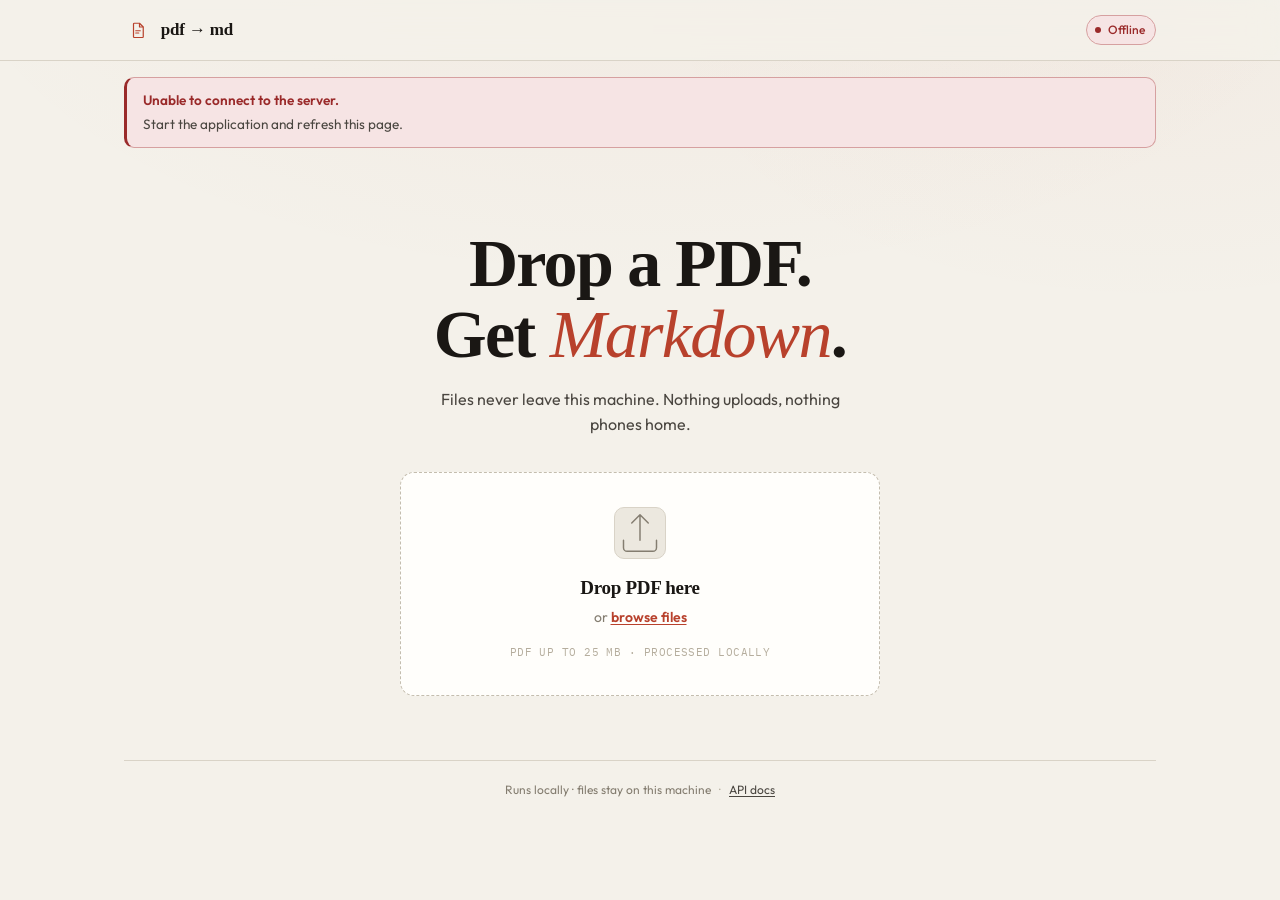
==== commit 958b976f: "Move Markdown output to a dedicated page and harden conversion. Separate the result view onto /outpu" ====
--- a/static/index.html
+++ b/static/index.html
@@ -60,7 +60,7 @@
           </span>
           <p class="dropzone-title">Drop PDF here</p>
           <p class="dropzone-hint">or <span class="link-inline">browse files</span></p>
-          <p class="dropzone-foot">PDF up to 50 MB · processed locally</p>
+          <p class="dropzone-foot" id="upload-limit">PDF · processed locally</p>
         </div>
       </div>
     </section>
@@ -92,7 +92,7 @@
         </div>
       </div>
 
-      <div class="work-grid">
+      <div class="work-grid work-grid-narrow">
         <aside class="rail" id="rail">
           <button id="btn-convert" class="btn btn-primary" type="button" disabled aria-busy="false">
             <span class="btn-label">Convert</span>
@@ -111,7 +111,30 @@
           <p id="error" class="alert alert-error" hidden role="alert"></p>
           <div id="warnings" class="alert alert-warn" hidden></div>
 
-          <dl class="facts" id="facts" hidden>
+          <a id="result-link" class="result-link" href="/output" hidden>
+            <span class="result-link-meta">
+              <span class="result-link-glyph" aria-hidden="true">
+                <svg width="16" height="16" viewBox="0 0 24 24" fill="none">
+                  <path d="M5 12h14m0 0l-6-6m6 6l-6 6" stroke="currentColor" stroke-width="1.6" stroke-linecap="round" stroke-linejoin="round"/>
+                </svg>
+              </span>
+              <span class="result-link-text">
+                <span class="result-link-title">Conversion done</span>
+                <span class="result-link-sub">View Markdown output</span>
+              </span>
+            </span>
+            <span class="result-link-go" aria-hidden="true">Open</span>
+          </a>
+        </aside>
+
+        <section class="work-aside" id="work-aside" aria-labelledby="work-aside-title">
+          <h3 id="work-aside-title" class="work-aside-title">How it works</h3>
+          <ol class="steps">
+            <li><span class="step-num">1</span><span>Pick a PDF from your computer.</span></li>
+            <li><span class="step-num">2</span><span>Convert — text is extracted first, OCR fills in scanned pages.</span></li>
+            <li><span class="step-num">3</span><span>Open the result on the next page to copy or download.</span></li>
+          </ol>
+          <dl class="facts facts-inline" id="facts" hidden>
             <div class="fact">
               <dt>Pages</dt>
               <dd id="fact-pages">—</dd>
@@ -125,51 +148,6 @@
               <dd id="fact-source">—</dd>
             </div>
           </dl>
-        </aside>
-
-        <section class="result" id="panel-result" data-state="empty">
-          <header class="result-bar">
-            <div class="result-identity">
-              <h3 class="result-title">output.md</h3>
-              <span id="meta" class="chip" hidden></span>
-            </div>
-            <div class="result-actions" id="result-actions" data-idle="true">
-              <button id="btn-copy" class="btn btn-ghost" type="button" disabled>
-                <svg width="14" height="14" viewBox="0 0 24 24" fill="none" aria-hidden="true">
-                  <rect x="8" y="8" width="12" height="12" rx="2" stroke="currentColor" stroke-width="1.6"/>
-                  <path d="M16 8V6a2 2 0 0 0-2-2H6a2 2 0 0 0-2 2v8a2 2 0 0 0 2 2h2" stroke="currentColor" stroke-width="1.6" stroke-linejoin="round"/>
-                </svg>
-                <span>Copy</span>
-              </button>
-              <button id="btn-download" class="btn btn-secondary" type="button" disabled>
-                <svg width="14" height="14" viewBox="0 0 24 24" fill="none" aria-hidden="true">
-                  <path d="M12 3v12m0 0l-4-4m4 4l4-4" stroke="currentColor" stroke-width="1.6" stroke-linecap="round" stroke-linejoin="round"/>
-                  <path d="M4 17v2a2 2 0 0 0 2 2h12a2 2 0 0 0 2-2v-2" stroke="currentColor" stroke-width="1.6" stroke-linecap="round" stroke-linejoin="round"/>
-                </svg>
-                <span>Download</span>
-              </button>
-            </div>
-          </header>
-
-          <div class="preview-shell">
-            <div id="preview-skeleton" class="preview-skeleton" hidden aria-hidden="true">
-              <div class="sk-line sk-w-80"></div>
-              <div class="sk-line sk-w-92"></div>
-              <div class="sk-line sk-w-68"></div>
-              <div class="sk-gap"></div>
-              <div class="sk-line sk-w-86"></div>
-              <div class="sk-line sk-w-74"></div>
-              <div class="sk-line sk-w-60"></div>
-              <div class="sk-gap"></div>
-              <div class="sk-line sk-w-90"></div>
-              <div class="sk-line sk-w-72"></div>
-            </div>
-            <pre id="output" class="preview is-empty" aria-live="polite"></pre>
-            <div class="preview-empty" id="preview-empty">
-              <p class="preview-empty-title">No output yet</p>
-              <p class="preview-empty-text">Press Convert to generate Markdown.</p>
-            </div>
-          </div>
         </section>
       </div>
     </section>
--- a/static/styles.css
+++ b/static/styles.css
@@ -384,6 +384,11 @@
   align-items: center;
   text-align: center;
   padding: 2.5rem 0 1.5rem;
+}
+/* Author display:flex must not defeat the hidden attribute when stages switch */
+.hero[hidden],
+.work[hidden] {
+  display: none !important;
 }
 
 .hero-title {
@@ -1005,3 +1010,281 @@
   .hero-title { font-size: clamp(2rem, 9vw, 2.75rem); }
   .brand-name { font-size: 0.9375rem; }
 }
+
+/* ==========================================================================
+   Home — work grid narrow + "How it works" + result-link card
+   ========================================================================== */
+
+.work-grid-narrow {
+  grid-template-columns: minmax(0, 1fr);
+}
+@media (min-width: 860px) {
+  .work-grid-narrow {
+    grid-template-columns: 18rem minmax(0, 1fr);
+    gap: 1.5rem;
+  }
+  .work-grid-narrow .rail {
+    position: static;
+    top: auto;
+  }
+}
+
+.rail[hidden] { display: none; }
+
+/* Result-link card shown after a conversion completes */
+.result-link {
+  display: flex;
+  align-items: center;
+  justify-content: space-between;
+  gap: 0.75rem;
+  margin-top: 0.25rem;
+  padding: 0.75rem 0.85rem;
+  border: 1px solid var(--accent-line);
+  border-left: 3px solid var(--accent);
+  border-radius: var(--r-md);
+  background: var(--accent-soft);
+  color: var(--ink);
+  text-decoration: none;
+  transition: background var(--dur) var(--ease), border-color var(--dur) var(--ease), transform 100ms var(--ease);
+}
+.result-link[hidden] { display: none; }
+.result-link:hover {
+  background: color-mix(in srgb, var(--accent-soft) 70%, var(--accent) 6%);
+  border-color: var(--accent);
+}
+.result-link:active { transform: translateY(1px); }
+.result-link:focus-visible { outline: none; box-shadow: var(--focus); }
+
+.result-link-meta {
+  display: flex;
+  align-items: center;
+  gap: 0.6rem;
+  min-width: 0;
+}
+.result-link-glyph {
+  display: grid; place-items: center;
+  width: 2rem; height: 2rem;
+  flex-shrink: 0;
+  border-radius: var(--r-full);
+  background: var(--accent);
+  color: var(--accent-ink);
+}
+.result-link-text { display: flex; flex-direction: column; min-width: 0; }
+.result-link-title {
+  font-weight: 600;
+  font-size: 0.85rem;
+  letter-spacing: -0.01em;
+  color: var(--ink);
+}
+.result-link-sub {
+  font-size: 0.75rem;
+  color: var(--ink-3);
+}
+.result-link-go {
+  flex-shrink: 0;
+  font-size: 0.7rem;
+  font-weight: 600;
+  letter-spacing: 0.06em;
+  text-transform: uppercase;
+  color: var(--accent);
+  font-family: var(--mono);
+}
+
+/* "How it works" panel beside the rail on the home page */
+.work-aside {
+  padding: 1.25rem 1.25rem 1.5rem;
+  border: 1px solid var(--line);
+  border-radius: var(--r-lg);
+  background: var(--shell);
+  box-shadow: var(--shadow-1);
+}
+.work-aside-title {
+  margin: 0 0 0.85rem;
+  font-family: var(--serif);
+  font-weight: 600;
+  font-size: 1.0625rem;
+  letter-spacing: -0.015em;
+  color: var(--ink);
+}
+
+.steps {
+  margin: 0;
+  padding: 0;
+  list-style: none;
+  display: grid;
+  gap: 0.85rem;
+}
+.steps li {
+  display: grid;
+  grid-template-columns: 1.5rem 1fr;
+  gap: 0.65rem;
+  align-items: baseline;
+  font-size: 0.875rem;
+  color: var(--ink-2);
+  line-height: 1.5;
+}
+.step-num {
+  display: grid;
+  place-items: center;
+  width: 1.5rem; height: 1.5rem;
+  border-radius: var(--r-full);
+  background: var(--paper-2);
+  border: 1px solid var(--line);
+  color: var(--ink);
+  font-family: var(--mono);
+  font-size: 0.7rem;
+  font-weight: 500;
+  line-height: 1;
+  transform: translateY(0.05rem);
+}
+
+.facts-inline {
+  margin: 1.1rem 0 0;
+  padding: 1rem 0 0;
+  border-top: 1px solid var(--line);
+  display: grid;
+  grid-template-columns: repeat(auto-fit, minmax(7rem, 1fr));
+  gap: 0.6rem 1rem;
+}
+.facts-inline .fact {
+  grid-template-columns: 1fr;
+  gap: 0.15rem;
+}
+.facts-inline .fact dd {
+  text-align: left;
+  max-width: none;
+}
+.facts-inline[hidden] { display: none; }
+
+/* ==========================================================================
+   Output page
+   ========================================================================== */
+
+.page-output {
+  min-height: 100dvh;
+  display: flex;
+  flex-direction: column;
+}
+
+.output-page {
+  flex: 1;
+  width: 100%;
+  max-width: min(var(--work-max, 1120px), 1240px);
+  margin: 0 auto;
+  padding: 1.5rem 1.5rem 2rem;
+  display: grid;
+  grid-template-columns: minmax(0, 1fr);
+  gap: 1.25rem;
+  align-items: start;
+}
+@media (min-width: 1024px) {
+  .output-page {
+    grid-template-columns: minmax(0, 1fr) 15.5rem;
+    gap: 1.5rem;
+    /* Fill remaining viewport under the sticky mast */
+    min-height: calc(100dvh - var(--mast-h));
+    padding-bottom: 1.5rem;
+  }
+}
+
+.output-page .result {
+  min-height: min(70vh, 36rem);
+  display: flex;
+  flex-direction: column;
+  min-width: 0;
+}
+@media (min-width: 1024px) {
+  .output-page .result {
+    min-height: calc(100dvh - var(--mast-h) - 3rem);
+    max-height: calc(100dvh - var(--mast-h) - 3rem);
+  }
+  .output-page .preview-shell {
+    flex: 1 1 auto;
+    min-height: 0;
+    display: flex;
+    flex-direction: column;
+  }
+  .output-page .preview {
+    flex: 1 1 auto;
+    max-height: none;
+    min-height: 0;
+    height: auto;
+  }
+  .output-page .preview.is-empty {
+    /* keep absolute only for empty overlay coordination */
+    position: absolute;
+  }
+}
+
+.output-side {
+  display: flex;
+  flex-direction: column;
+  gap: 0.85rem;
+  min-width: 0;
+}
+@media (min-width: 1024px) {
+  .output-side {
+    position: sticky;
+    top: calc(var(--mast-h) + 1rem);
+  }
+}
+.output-actions {
+  margin-top: 0.25rem;
+  padding-top: 0.75rem;
+  border-top: 1px solid var(--line);
+  display: flex;
+  flex-direction: column;
+  gap: 0.5rem;
+}
+
+.btn-block { width: 100%; }
+
+.mast-actions {
+  display: flex;
+  align-items: center;
+  gap: 0.5rem;
+}
+.btn-back {
+  padding: 0.4rem 0.7rem;
+  font-size: 0.8125rem;
+}
+
+.output-page .facts {
+  margin: 0;
+  padding: 0.75rem 0;
+  border-top: 1px solid var(--line);
+}
+.output-page .result-title {
+  font-size: 0.875rem;
+  font-weight: 600;
+  max-width: 28rem;
+  overflow: hidden;
+  text-overflow: ellipsis;
+  white-space: nowrap;
+}
+
+.preview-skeleton[hidden],
+.preview-empty[hidden] {
+  display: none !important;
+}
+
+@media (max-width: 1023px) {
+  .output-page {
+    padding: 1.25rem 1rem 2rem;
+  }
+  .output-side .output-actions {
+    border-top: none;
+    padding-top: 0;
+  }
+  .output-page .result {
+    min-height: 22rem;
+  }
+}
+
+@media (prefers-reduced-motion: no-preference) {
+  .output-page .result,
+  .output-page .output-side {
+    animation: rise 0.45s var(--ease) both;
+  }
+  .output-page .output-side { animation-delay: 0.05s; }
+}
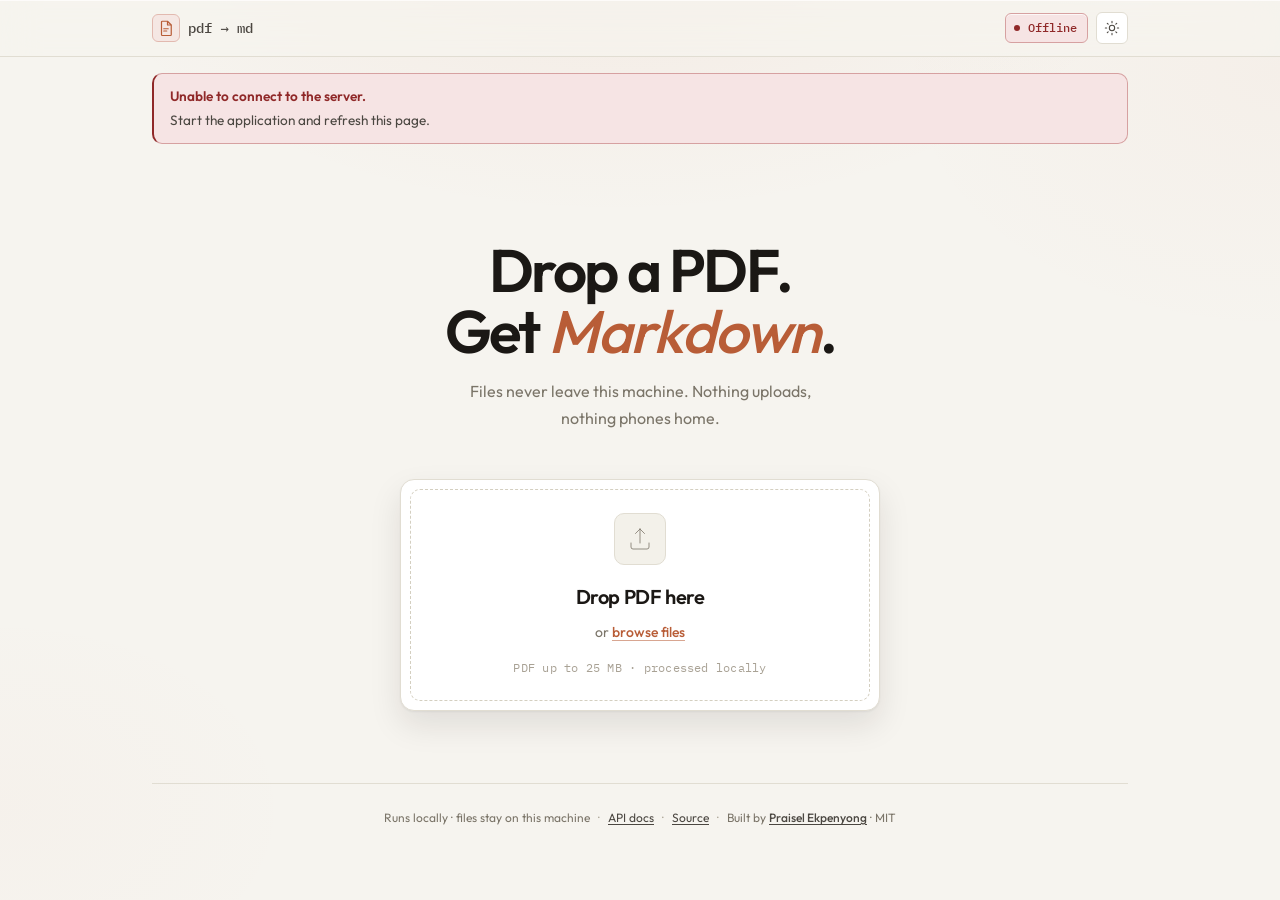
==== commit 83afca17: "Polish UI design system, add theme toggle and branded 404. Refresh graphite-ink styles, light/dark t" ====
--- a/static/index.html
+++ b/static/index.html
@@ -5,11 +5,26 @@
   <meta name="viewport" content="width=device-width, initial-scale=1" />
   <meta name="description" content="Convert PDF documents to Markdown. Runs locally on your machine." />
   <meta name="color-scheme" content="light dark" />
-  <meta name="theme-color" content="#1a1714" media="(prefers-color-scheme: light)" />
-  <meta name="theme-color" content="#0c0b0a" media="(prefers-color-scheme: dark)" />
+  <meta name="theme-color" content="#f6f4ef" media="(prefers-color-scheme: light)" />
+  <meta name="theme-color" content="#0f1011" media="(prefers-color-scheme: dark)" />
   <title>PDF → Markdown</title>
   <link rel="icon" href="/static/favicon.svg" type="image/svg+xml" />
-  <link rel="stylesheet" href="/static/styles.css" />
+  <link rel="stylesheet" href="/static/styles.css?v=5" />
+  <script>
+    // Apply saved/system theme before paint to avoid a flash of the wrong theme.
+    (function () {
+      try {
+        var saved = localStorage.getItem("pdfmd:theme");
+        if (saved === "light" || saved === "dark") {
+          document.documentElement.setAttribute("data-theme", saved);
+          return;
+        }
+      } catch (e) { /* localStorage blocked */ }
+      if (window.matchMedia && window.matchMedia("(prefers-color-scheme: light)").matches) {
+        document.documentElement.setAttribute("data-theme", "light");
+      }
+    })();
+  </script>
 </head>
 <body>
   <a class="skip-link" href="#workspace">Skip to converter</a>
@@ -30,9 +45,21 @@
         </span>
         <span class="brand-name">pdf → md</span>
       </a>
-      <div id="status-pill" class="status status-muted" title="Service status">
-        <span class="status-dot" aria-hidden="true"></span>
-        <span class="status-label">Connecting</span>
+      <div class="mast-actions">
+        <div id="status-pill" class="status status-muted" title="Service status">
+          <span class="status-dot" aria-hidden="true"></span>
+          <span class="status-label">Connecting</span>
+        </div>
+        <button type="button" id="theme-toggle" class="theme-toggle"
+                aria-label="Switch color theme" title="Switch theme">
+          <svg class="theme-icon-moon" viewBox="0 0 24 24" fill="none" aria-hidden="true">
+            <path d="M21 12.8A9 9 0 1 1 11.2 3a7 7 0 0 0 9.8 9.8Z" stroke="currentColor" stroke-width="1.6" stroke-linejoin="round"/>
+          </svg>
+          <svg class="theme-icon-sun" viewBox="0 0 24 24" fill="none" aria-hidden="true">
+            <circle cx="12" cy="12" r="4" stroke="currentColor" stroke-width="1.6"/>
+            <path d="M12 2v2M12 20v2M4.9 4.9l1.4 1.4M17.7 17.7l1.4 1.4M2 12h2M20 12h2M4.9 19.1l1.4-1.4M17.7 6.3l1.4-1.4" stroke="currentColor" stroke-width="1.6" stroke-linecap="round"/>
+          </svg>
+        </button>
       </div>
     </div>
   </header>
@@ -129,9 +156,10 @@
 
         <section class="work-aside" id="work-aside" aria-labelledby="work-aside-title">
           <h3 id="work-aside-title" class="work-aside-title">How it works</h3>
+
           <ol class="steps">
             <li><span class="step-num">1</span><span>Pick a PDF from your computer.</span></li>
-            <li><span class="step-num">2</span><span>Convert — text is extracted first, OCR fills in scanned pages.</span></li>
+            <li><span class="step-num">2</span><span>Convert. Text is extracted first; OCR fills in scanned pages when available.</span></li>
             <li><span class="step-num">3</span><span>Open the result on the next page to copy or download.</span></li>
           </ol>
           <dl class="facts facts-inline" id="facts" hidden>
@@ -156,9 +184,18 @@
       <span>Runs locally · files stay on this machine</span>
       <span class="foot-sep" aria-hidden="true">·</span>
       <a class="foot-link" href="/docs" target="_blank" rel="noopener">API docs</a>
+      <span class="foot-sep" aria-hidden="true">·</span>
+      <a class="foot-link" href="https://github.com/praisel-ekpenyong/pdf-to-md" target="_blank" rel="noopener noreferrer">Source</a>
+      <span class="foot-sep" aria-hidden="true">·</span>
+      <span class="foot-credit">
+        Built by
+        <a class="foot-link" href="https://github.com/praisel-ekpenyong" target="_blank" rel="noopener noreferrer">Praisel Ekpenyong</a>
+        · MIT
+      </span>
     </footer>
   </main>
 
-  <script src="/static/app.js"></script>
+  <script src="/static/app.js?v=3"></script>
+  <script src="/static/theme.js?v=1"></script>
 </body>
 </html>
--- a/static/styles.css
+++ b/static/styles.css
@@ -1,6 +1,7 @@
 /* ==========================================================================
-   PDF → Markdown · ink-on-paper UI
-   Warm monochrome, serif display, mono body, single-column progressive flow.
+   PDF → Markdown · graphite-ink UI
+   Quiet dark surface, single restrained accent, sans hierarchy, mono body.
+   Local-first: only bundled fonts (Outfit + IBM Plex Mono), no network fonts.
    ========================================================================== */
 
 /* ----- Fonts ------------------------------------------------------------- */
@@ -44,32 +45,55 @@
 /* ----- Tokens ------------------------------------------------------------ */
 
 :root {
-  /* Warm paper neutrals */
-  --paper: #f4f1ea;
-  --paper-2: #ece8df;
-  --shell: #fffefb;
-  --line: #d9d3c7;
-  --line-2: #c4bdae;
-  --ink: #1a1714;
-  --ink-2: #4a4640;
-  --ink-3: #847d70;
-  --ink-4: #b5ad9d;
-
-  /* Single rust accent for the CTA only */
-  --accent: #b8412c;
-  --accent-2: #a13826;
-  --accent-soft: #f5e7e3;
-  --accent-line: #e2b9af;
-  --accent-ink: #fffefb;
-
-  --ok: #4a6b3a;
-  --ok-soft: #eef3eb;
-  --warn: #8a5a1a;
-  --warn-soft: #f8eed8;
-  --warn-line: #d8b577;
-  --danger: #9a2a2a;
-  --danger-soft: #f6e4e4;
-  --danger-line: #d6a0a0;
+  /* Spacing: 4 · 8 · 12 · 16 · 24 · 32 · 48 · 64 */
+  --space-1: 0.25rem;
+  --space-2: 0.5rem;
+  --space-3: 0.75rem;
+  --space-4: 1rem;
+  --space-5: 1.5rem;
+  --space-6: 2rem;
+  --space-7: 3rem;
+  --space-8: 4rem;
+
+  /* Type scale */
+  --text-xs: 0.75rem;
+  --text-sm: 0.875rem;
+  --text-base: 1rem;
+  --text-md: 1.125rem;
+  --text-lg: 1.25rem;
+  --text-xl: 1.5rem;
+  --text-display: clamp(2.25rem, 5.4vw, 3.75rem);
+
+  /* Graphite ground */
+  --ground: #0f1011;
+  --ground-2: #141517;
+  --shell: #181a1d;
+  --shell-2: #1e2125;
+  --line: #2a2d32;
+  --line-2: #363a41;
+
+  /* Ink */
+  --ink: #eceae6;
+  --ink-2: #c4c1ba;
+  --ink-3: #8e8b84;
+  --ink-4: #5d5b56;
+
+  /* Single restrained amber accent */
+  --accent: #d97757;
+  --accent-2: #c4674a;
+  --accent-soft: #1d1612;
+  --accent-line: #3a2618;
+  --accent-ink: #1a0f08;
+
+  /* Semantic (kept low-key on dark) */
+  --ok: #7fa67a;
+  --ok-soft: #16221a;
+  --warn: #c89545;
+  --warn-soft: #221a0e;
+  --warn-line: #5a4520;
+  --danger: #d68080;
+  --danger-soft: #221515;
+  --danger-line: #5a2a2a;
 
   --r-xs: 4px;
   --r-sm: 6px;
@@ -77,63 +101,151 @@
   --r-lg: 14px;
   --r-full: 999px;
 
-  --shadow-1: 0 1px 2px rgb(26 23 20 / 0.04);
-  --shadow-2: 0 1px 2px rgb(26 23 20 / 0.04), 0 10px 24px rgb(26 23 20 / 0.07);
-  --shadow-cta: 0 1px 0 rgb(255 255 255 / 0.18) inset, 0 6px 16px rgb(184 65 44 / 0.22);
-  --shadow-inset: inset 0 1px 2px rgb(26 23 20 / 0.06);
-  --focus: 0 0 0 3px rgb(184 65 44 / 0.22);
+  /* Elevation — warm-tinted, never pure black */
+  --shadow-1: 0 1px 2px rgb(8 6 4 / 0.32);
+  --shadow-2: 0 1px 2px rgb(8 6 4 / 0.28), 0 14px 36px rgb(8 6 4 / 0.48);
+  --shadow-cta: 0 1px 0 rgb(255 255 255 / 0.1) inset, 0 6px 18px rgb(217 119 87 / 0.24);
+  --shadow-inset: inset 0 1px 2px rgb(8 6 4 / 0.55);
+  --shadow-glass: inset 0 1px 0 rgb(255 255 255 / 0.06);
+  --focus: 0 0 0 3px rgb(217 119 87 / 0.32);
 
   --font: "Outfit", "Segoe UI", system-ui, -apple-system, sans-serif;
   --mono: "IBM Plex Mono", "Cascadia Code", "SF Mono", ui-monospace, monospace;
-  --serif: "Iowan Old Style", "Palatino Linotype", "Book Antiqua", Palatino, Georgia, serif;
 
   --ease: cubic-bezier(0.16, 1, 0.3, 1);
   --ease-snap: cubic-bezier(0.4, 0, 0.2, 1);
+  --ease-spring: cubic-bezier(0.22, 1.2, 0.36, 1);
   --dur: 200ms;
-  --dur-slow: 420ms;
-
-  --sprout-h: 3px;
-  --mast-h: 60px;
-  --content-max: 1080px;
-  --work-max: 1120px;
+  --dur-slow: 400ms;
+
+  --sprout-h: 2px;
+  --mast-h: 56px;
+  --content-max: 64rem;
+  --work-max: 68rem;
+  --drop-w: 30rem;
+  --rail-w: 15rem;
   --z-skip: 100;
-
-  --selection: rgb(184 65 44 / 0.18);
-}
-
-@media (prefers-color-scheme: dark) {
-  :root {
-    --paper: #15130f;
-    --paper-2: #1a1814;
-    --shell: #1c1a16;
-    --line: #2a2620;
-    --line-2: #38332b;
-    --ink: #ece7da;
-    --ink-2: #c8c0ad;
-    --ink-3: #8c8676;
-    --ink-4: #5a5447;
-
-    --accent: #d96a4f;
-    --accent-2: #e07a5f;
-    --accent-soft: #2a1814;
-    --accent-line: #4a2820;
-    --accent-ink: #1a1714;
-
-    --ok: #7fa55f;
-    --ok-soft: #1a2418;
-    --warn: #c89545;
-    --warn-soft: #2a2110;
-    --warn-line: #5a3e1e;
-    --danger: #d68080;
-    --danger-soft: #2a1414;
-    --danger-line: #5a2828;
-
-    --shadow-1: 0 1px 2px rgb(0 0 0 / 0.3);
-    --shadow-2: 0 1px 2px rgb(0 0 0 / 0.3), 0 14px 30px rgb(0 0 0 / 0.5);
-    --shadow-cta: 0 1px 0 rgb(255 255 255 / 0.12) inset, 0 8px 18px rgb(217 106 79 / 0.18);
-    --shadow-inset: inset 0 1px 2px rgb(0 0 0 / 0.4);
-    --focus: 0 0 0 3px rgb(217 106 79 / 0.28);
-    --selection: rgb(217 106 79 / 0.24);
+  --z-grain: 90;
+
+  --selection: rgb(217 119 87 / 0.26);
+  --grain-opacity: 0.045;
+}
+
+/* Light theme: explicit opt-in via [data-theme="light"] on <html>.
+   The inline head script sets data-theme from localStorage or the system
+   preference before paint, so there is no flash of the wrong theme. */
+:root[data-theme="light"] {
+  --ground: #f6f4ef;
+  --ground-2: #eeebe3;
+  --shell: #ffffff;
+  --shell-2: #f3f1ea;
+  --line: #e1ddd2;
+  --line-2: #cdc7b6;
+
+  --ink: #1a1714;
+  --ink-2: #4a4640;
+  --ink-3: #7a7468;
+  --ink-4: #a8a194;
+
+  --accent: #b85c36;
+  --accent-2: #a14a2a;
+  --accent-soft: #f5e7e3;
+  --accent-line: #e2b9af;
+  --accent-ink: #fffefb;
+
+  --ok: #3f5c32;
+  --ok-soft: #eef3eb;
+  --warn: #7a4f14;
+  --warn-soft: #f8eed8;
+  --warn-line: #d8b577;
+  --danger: #8f2828;
+  --danger-soft: #f6e4e4;
+  --danger-line: #d6a0a0;
+
+  --shadow-1: 0 1px 2px rgb(26 23 20 / 0.05);
+  --shadow-2: 0 1px 2px rgb(26 23 20 / 0.05), 0 14px 32px rgb(26 23 20 / 0.1);
+  --shadow-cta: 0 1px 0 rgb(255 255 255 / 0.28) inset, 0 6px 16px rgb(184 92 54 / 0.22);
+  --shadow-inset: inset 0 1px 2px rgb(26 23 20 / 0.06);
+  --shadow-glass: inset 0 1px 0 rgb(255 255 255 / 0.7);
+  --focus: 0 0 0 3px rgb(184 92 54 / 0.24);
+  --selection: rgb(184 92 54 / 0.2);
+  --grain-opacity: 0.03;
+}
+
+/* When user has explicitly chosen dark, force the dark values even on
+   systems whose prefers-color-scheme is light. The :root block above
+   already defines dark defaults, so this selector exists only to make
+   intent unambiguous and to override any future system-media fallback. */
+:root[data-theme="dark"] {
+  --ground: #0f1011;
+  --ground-2: #141517;
+  --shell: #181a1d;
+  --shell-2: #1e2125;
+  --line: #2a2d32;
+  --line-2: #363a41;
+  --ink: #eceae6;
+  --ink-2: #c4c1ba;
+  --ink-3: #8e8b84;
+  --ink-4: #5d5b56;
+  --accent: #d97757;
+  --accent-2: #c4674a;
+  --accent-soft: #1d1612;
+  --accent-line: #3a2618;
+  --accent-ink: #1a0f08;
+  --ok: #7fa67a;
+  --ok-soft: #16221a;
+  --warn: #c89545;
+  --warn-soft: #221a0e;
+  --warn-line: #5a4520;
+  --danger: #d68080;
+  --danger-soft: #221515;
+  --danger-line: #5a2a2a;
+  --shadow-1: 0 1px 2px rgb(8 6 4 / 0.32);
+  --shadow-2: 0 1px 2px rgb(8 6 4 / 0.28), 0 14px 36px rgb(8 6 4 / 0.48);
+  --shadow-cta: 0 1px 0 rgb(255 255 255 / 0.1) inset, 0 6px 18px rgb(217 119 87 / 0.24);
+  --shadow-inset: inset 0 1px 2px rgb(8 6 4 / 0.55);
+  --shadow-glass: inset 0 1px 0 rgb(255 255 255 / 0.06);
+  --focus: 0 0 0 3px rgb(217 119 87 / 0.32);
+  --selection: rgb(217 119 87 / 0.26);
+  --grain-opacity: 0.045;
+}
+
+/* Fallback: if no data-theme attribute is set yet (e.g. JS disabled),
+   respect the system preference. This does not override an explicit
+   [data-theme] choice above. */
+@media (prefers-color-scheme: light) {
+  :root:not([data-theme]) {
+    --ground: #f6f4ef;
+    --ground-2: #eeebe3;
+    --shell: #ffffff;
+    --shell-2: #f3f1ea;
+    --line: #e1ddd2;
+    --line-2: #cdc7b6;
+    --ink: #1a1714;
+    --ink-2: #4a4640;
+    --ink-3: #7a7468;
+    --ink-4: #a8a194;
+    --accent: #b85c36;
+    --accent-2: #a14a2a;
+    --accent-soft: #f5e7e3;
+    --accent-line: #e2b9af;
+    --accent-ink: #fffefb;
+    --ok: #3f5c32;
+    --ok-soft: #eef3eb;
+    --warn: #7a4f14;
+    --warn-soft: #f8eed8;
+    --warn-line: #d8b577;
+    --danger: #8f2828;
+    --danger-soft: #f6e4e4;
+    --danger-line: #d6a0a0;
+    --shadow-1: 0 1px 2px rgb(26 23 20 / 0.05);
+    --shadow-2: 0 1px 2px rgb(26 23 20 / 0.05), 0 14px 32px rgb(26 23 20 / 0.1);
+    --shadow-cta: 0 1px 0 rgb(255 255 255 / 0.28) inset, 0 6px 16px rgb(184 92 54 / 0.22);
+    --shadow-inset: inset 0 1px 2px rgb(26 23 20 / 0.06);
+    --shadow-glass: inset 0 1px 0 rgb(255 255 255 / 0.7);
+    --focus: 0 0 0 3px rgb(184 92 54 / 0.24);
+    --selection: rgb(184 92 54 / 0.2);
+    --grain-opacity: 0.03;
   }
 }
 
@@ -157,27 +269,37 @@
   margin: 0;
   min-height: 100dvh;
   font-family: var(--font);
-  font-size: 0.9375rem;
+  font-size: var(--text-sm);
   font-weight: 400;
-  line-height: 1.55;
+  line-height: 1.6;
   color: var(--ink);
-  background-color: var(--paper);
+  background-color: var(--ground);
   background-image:
-    radial-gradient(1200px 600px at 50% -8%, rgb(184 65 44 / 0.045), transparent 60%),
-    radial-gradient(900px 500px at 90% 4%, rgb(184 65 44 / 0.03), transparent 55%);
+    radial-gradient(900px 520px at 48% -12%, rgb(217 119 87 / 0.09), transparent 62%),
+    radial-gradient(700px 480px at 100% 8%, rgb(217 119 87 / 0.04), transparent 55%),
+    radial-gradient(600px 400px at 0% 90%, rgb(217 119 87 / 0.025), transparent 50%);
   background-attachment: fixed;
 }
-@media (prefers-color-scheme: dark) {
-  body {
-    background-image:
-      radial-gradient(1200px 600px at 50% -8%, rgb(217 106 79 / 0.05), transparent 60%),
-      radial-gradient(900px 500px at 90% 4%, rgb(217 106 79 / 0.035), transparent 55%);
-  }
+
+/* Fixed grain overlay — breaks digital flatness without competing with content */
+body::after {
+  content: "";
+  position: fixed;
+  inset: 0;
+  z-index: var(--z-grain);
+  pointer-events: none;
+  opacity: var(--grain-opacity);
+  background-image: url("data:image/svg+xml,%3Csvg viewBox='0 0 256 256' xmlns='http://www.w3.org/2000/svg'%3E%3Cfilter id='n'%3E%3CfeTurbulence type='fractalNoise' baseFrequency='0.8' numOctaves='4' stitchTiles='stitch'/%3E%3C/filter%3E%3Crect width='100%25' height='100%25' filter='url(%23n)'/%3E%3C/svg%3E");
+  background-repeat: repeat;
+  background-size: 180px 180px;
+  mix-blend-mode: overlay;
+}
+@media (prefers-reduced-transparency: reduce) {
+  body::after { display: none; }
 }
 
 button, input { font: inherit; }
 a { color: inherit; }
-
 ::selection { background: var(--selection); color: var(--ink); }
 
 .vh {
@@ -221,7 +343,7 @@
   display: block;
   height: 100%;
   width: 0%;
-  background: var(--accent);
+  background: linear-gradient(90deg, var(--accent-2), var(--accent));
   transition: width var(--dur-slow) var(--ease), opacity var(--dur) var(--ease);
   opacity: 0;
 }
@@ -237,73 +359,91 @@
   position: sticky;
   top: 0;
   z-index: 20;
-  background: color-mix(in srgb, var(--paper) 86%, transparent);
-  backdrop-filter: blur(14px) saturate(1.15);
-  -webkit-backdrop-filter: blur(14px) saturate(1.15);
+  background: color-mix(in srgb, var(--ground) 72%, transparent);
+  backdrop-filter: blur(18px) saturate(1.25);
+  -webkit-backdrop-filter: blur(18px) saturate(1.25);
   border-bottom: 1px solid var(--line);
+  box-shadow: var(--shadow-glass);
 }
 @media (prefers-reduced-transparency: reduce) {
-  .mast { background: var(--paper); backdrop-filter: none; -webkit-backdrop-filter: none; }
+  .mast {
+    background: var(--ground);
+    backdrop-filter: none;
+    -webkit-backdrop-filter: none;
+    box-shadow: none;
+  }
 }
 
 .mast-row {
   max-width: var(--content-max);
   margin: 0 auto;
-  padding: 0 1.5rem;
+  padding: 0 var(--space-5);
   height: var(--mast-h);
   display: flex;
   align-items: center;
   justify-content: space-between;
-  gap: 1rem;
+  gap: var(--space-4);
 }
 
 .brand {
   display: inline-flex;
   align-items: center;
-  gap: 0.55rem;
+  gap: var(--space-2);
   text-decoration: none;
   color: var(--ink);
-}
+  border-radius: var(--r-sm);
+  transition: opacity var(--dur) var(--ease);
+}
+.brand:hover { opacity: 0.85; }
+.brand:focus-visible { outline: none; box-shadow: var(--focus); }
 .brand-glyph {
   display: grid; place-items: center;
-  width: 28px; height: 28px;
+  width: 1.75rem; height: 1.75rem;
+  border-radius: var(--r-sm);
   color: var(--accent);
+  background: var(--accent-soft);
+  border: 1px solid var(--accent-line);
 }
 .brand-name {
-  font-family: var(--serif);
-  font-weight: 600;
-  font-size: 1.0625rem;
-  letter-spacing: -0.01em;
-}
+  font-family: var(--mono);
+  font-weight: 500;
+  font-size: var(--text-sm);
+  letter-spacing: 0.01em;
+  color: var(--ink-2);
+}
+
+/* ----- Status pill ------------------------------------------------------- */
 
 .status {
   display: inline-flex;
   align-items: center;
-  gap: 0.4rem;
-  padding: 0.3rem 0.65rem 0.3rem 0.5rem;
-  border-radius: var(--r-full);
-  border: 1px solid transparent;
-  background: transparent;
-  font-size: 0.75rem;
+  gap: var(--space-2);
+  padding: 0.28rem 0.65rem 0.28rem 0.5rem;
+  border-radius: var(--r-sm);
+  border: 1px solid var(--line);
+  background: var(--shell);
+  font-size: var(--text-xs);
   font-weight: 500;
   color: var(--ink-3);
   white-space: nowrap;
+  font-family: var(--mono);
+  box-shadow: var(--shadow-glass);
   transition: background var(--dur) var(--ease), border-color var(--dur) var(--ease), color var(--dur) var(--ease);
 }
 .status-dot {
   width: 6px; height: 6px;
   border-radius: 50%;
-  background: var(--ink-3);
+  background: var(--ink-4);
   flex-shrink: 0;
 }
-.status-ok { color: var(--ink-2); }
+.status-ok { color: var(--ink-2); border-color: var(--line-2); }
 .status-ok .status-dot { background: var(--ok); }
 .status-warn { color: var(--warn); background: var(--warn-soft); border-color: var(--warn-line); }
 .status-warn .status-dot { background: var(--warn); }
 .status-err { color: var(--danger); background: var(--danger-soft); border-color: var(--danger-line); }
 .status-err .status-dot { background: var(--danger); }
-.status-muted .status-dot { animation: pulse 1.2s ease-in-out infinite; }
-@keyframes pulse { 50% { opacity: 0.28; } }
+.status-muted .status-dot { animation: pulse 1.3s ease-in-out infinite; }
+@keyframes pulse { 50% { opacity: 0.25; } }
 @media (prefers-reduced-motion: reduce) {
   .status-muted .status-dot { animation: none; }
 }
@@ -323,7 +463,7 @@
   padding: 0.75rem 1rem;
   border-radius: var(--r-md);
   border: 1px solid var(--line);
-  border-left: 3px solid var(--ink-4);
+  border-left: 2px solid var(--ink-4);
   background: var(--shell);
   font-size: 0.85rem;
   color: var(--ink-2);
@@ -371,9 +511,8 @@
 .workspace {
   max-width: var(--content-max);
   margin: 0 auto;
-  padding: 2.5rem 1.5rem 3rem;
-}
-
+  padding: var(--space-6) var(--space-5) var(--space-7);
+}
 #workspace:focus { outline: none; }
 
 /* ----- Hero -------------------------------------------------------------- */
@@ -383,9 +522,8 @@
   flex-direction: column;
   align-items: center;
   text-align: center;
-  padding: 2.5rem 0 1.5rem;
-}
-/* Author display:flex must not defeat the hidden attribute when stages switch */
+  padding: clamp(var(--space-6), 8vh, var(--space-8)) 0 var(--space-5);
+}
 .hero[hidden],
 .work[hidden] {
   display: none !important;
@@ -393,114 +531,169 @@
 
 .hero-title {
   margin: 0;
-  font-family: var(--serif);
+  font-family: var(--font);
   font-weight: 600;
-  font-size: clamp(2.5rem, 6vw, 4.25rem);
-  line-height: 1.04;
-  letter-spacing: -0.025em;
+  font-size: var(--text-display);
+  line-height: 1.02;
+  letter-spacing: -0.04em;
   color: var(--ink);
   text-wrap: balance;
 }
 .hero-title em {
   font-style: italic;
+  font-weight: 500;
+  letter-spacing: -0.03em;
   color: var(--accent);
-  font-weight: 500;
+  background: none;
+  -webkit-background-clip: unset;
+  background-clip: unset;
 }
 
 .hero-sub {
-  margin: 1.1rem 0 0;
-  max-width: 38ch;
-  font-size: 1rem;
-  color: var(--ink-2);
-  line-height: 1.55;
+  margin: var(--space-4) 0 0;
+  max-width: 36ch;
+  font-size: var(--text-base);
+  color: var(--ink-3);
+  line-height: 1.65;
   text-wrap: pretty;
-}
-
-/* ----- Dropzone ----------------------------------------------------------- */
+  font-weight: 400;
+}
+
+/* ----- Dropzone ---------------------------------------------------------- */
 
 .dropzone {
   position: relative;
-  margin: 2.25rem auto 0;
-  width: min(100%, 30rem);
-  min-height: 14rem;
+  margin: var(--space-7) auto 0;
+  width: min(100%, var(--drop-w));
+  min-height: 14.5rem;
   display: grid;
   place-items: center;
-  padding: 1.25rem;
-  border: 1.5px dashed var(--line-2);
+  padding: var(--space-6) var(--space-5);
+  border: 1px solid var(--line);
   border-radius: var(--r-lg);
   background: var(--shell);
+  box-shadow: var(--shadow-2), var(--shadow-glass);
   cursor: pointer;
   outline: none;
   transition:
     border-color var(--dur) var(--ease),
     background var(--dur) var(--ease),
     box-shadow var(--dur) var(--ease),
-    transform var(--dur) var(--ease);
+    transform var(--dur) var(--ease-spring);
+}
+.dropzone::before {
+  content: "";
+  position: absolute;
+  inset: 0;
+  border-radius: inherit;
+  background: radial-gradient(420px 220px at 50% 40%, rgb(217 119 87 / 0.1), transparent 70%);
+  opacity: 0;
+  transition: opacity var(--dur) var(--ease);
+  pointer-events: none;
+}
+/* Dashed inner frame — clearer “drop target” without generic dashed outer card */
+.dropzone::after {
+  content: "";
+  position: absolute;
+  inset: 0.55rem;
+  border-radius: calc(var(--r-lg) - 4px);
+  border: 1px dashed var(--line-2);
+  pointer-events: none;
+  transition: border-color var(--dur) var(--ease), opacity var(--dur) var(--ease);
+  opacity: 0.85;
 }
 .dropzone:hover,
 .dropzone:focus-visible {
+  border-color: color-mix(in srgb, var(--accent) 55%, var(--line));
+  box-shadow: var(--shadow-2), var(--focus), var(--shadow-glass);
+  transform: translateY(-1px);
+}
+.dropzone:hover::before,
+.dropzone:focus-visible::before { opacity: 1; }
+.dropzone:hover::after,
+.dropzone:focus-visible::after {
+  border-color: color-mix(in srgb, var(--accent) 50%, var(--line-2));
+  opacity: 1;
+}
+.dropzone:active { transform: scale(0.992); }
+.dropzone.dragover {
   border-color: var(--accent);
   background: var(--accent-soft);
-  box-shadow: var(--focus);
-}
-.dropzone:active { transform: scale(0.995); }
-.dropzone.dragover {
+  box-shadow: var(--shadow-2), var(--focus);
+  transform: translateY(-2px);
+}
+.dropzone.dragover::before { opacity: 1; }
+.dropzone.dragover::after {
+  border-color: var(--accent);
   border-style: solid;
-  border-color: var(--accent);
-  background: var(--accent-soft);
-  box-shadow: var(--focus);
+  opacity: 1;
 }
 
 .dropzone-frame {
   text-align: center;
   pointer-events: none;
+  position: relative;
+  z-index: 1;
 }
 .dropzone-icon {
   display: inline-grid;
   place-items: center;
   width: 3.25rem;
   height: 3.25rem;
-  margin: 0 auto 0.85rem;
+  margin: 0 auto var(--space-4);
   border-radius: var(--r-md);
   color: var(--ink-3);
-  background: var(--paper-2);
+  background: var(--shell-2);
   border: 1px solid var(--line);
-  transition: color var(--dur) var(--ease), border-color var(--dur) var(--ease);
-}
+  transition:
+    color var(--dur) var(--ease),
+    border-color var(--dur) var(--ease),
+    background var(--dur) var(--ease),
+    transform var(--dur) var(--ease-spring);
+}
+.dropzone-icon svg { width: 1.5rem; height: 1.5rem; }
 .dropzone:hover .dropzone-icon,
 .dropzone:focus-visible .dropzone-icon,
 .dropzone.dragover .dropzone-icon {
   color: var(--accent);
   border-color: var(--accent-line);
+  background: var(--accent-soft);
+  transform: translateY(-2px);
 }
 
 .dropzone-title {
   margin: 0;
-  font-family: var(--serif);
+  font-family: var(--font);
   font-weight: 600;
-  font-size: 1.1875rem;
-  letter-spacing: -0.015em;
+  font-size: var(--text-lg);
+  letter-spacing: -0.02em;
   color: var(--ink);
 }
 .dropzone-hint {
-  margin: 0.3rem 0 0;
-  font-size: 0.875rem;
+  margin: var(--space-2) 0 0;
+  font-size: var(--text-sm);
   color: var(--ink-3);
 }
 .link-inline {
   color: var(--accent);
-  font-weight: 600;
+  font-weight: 500;
   text-decoration: underline;
   text-decoration-thickness: 1px;
-  text-underline-offset: 2px;
+  text-underline-offset: 3px;
+  text-decoration-color: color-mix(in srgb, var(--accent) 55%, transparent);
+  transition: text-decoration-color var(--dur) var(--ease), color var(--dur) var(--ease);
+}
+.dropzone:hover .link-inline {
+  text-decoration-color: var(--accent);
 }
 .dropzone-foot {
-  margin: 1rem 0 0;
+  margin: var(--space-4) 0 0;
   font-family: var(--mono);
-  font-size: 0.7rem;
-  letter-spacing: 0.04em;
+  font-size: 0.72rem;
+  font-weight: 400;
+  letter-spacing: 0.02em;
   color: var(--ink-4);
-  text-transform: uppercase;
+  text-transform: none;
 }
 
 /* ----- Work (stage 2) ---------------------------------------------------- */
@@ -515,13 +708,13 @@
   display: flex;
   align-items: center;
   justify-content: space-between;
-  gap: 1rem;
-  padding: 0.65rem 0.85rem;
+  gap: var(--space-4);
+  padding: var(--space-3) var(--space-4);
   border: 1px solid var(--line);
   border-left: 3px solid var(--accent);
   border-radius: var(--r-md);
   background: var(--shell);
-  box-shadow: var(--shadow-1);
+  box-shadow: var(--shadow-1), var(--shadow-glass);
 }
 .file-strip-meta { display: flex; align-items: center; gap: 0.75rem; min-width: 0; }
 .file-glyph {
@@ -536,12 +729,13 @@
 .file-strip-text { min-width: 0; }
 .file-strip-name {
   margin: 0;
-  font-weight: 600;
+  font-weight: 500;
   font-size: 0.875rem;
-  letter-spacing: -0.01em;
+  letter-spacing: -0.005em;
   white-space: nowrap;
   overflow: hidden;
   text-overflow: ellipsis;
+  color: var(--ink);
 }
 .file-strip-size {
   margin: 0.1rem 0 0;
@@ -577,13 +771,13 @@
 .work-grid {
   display: grid;
   grid-template-columns: minmax(0, 1fr);
-  gap: 1rem;
-  margin-top: 1rem;
+  gap: var(--space-4);
+  margin-top: var(--space-4);
 }
 @media (min-width: 860px) {
   .work-grid {
-    grid-template-columns: 15rem minmax(0, 1fr);
-    gap: 1.25rem;
+    grid-template-columns: var(--rail-w) minmax(0, 1fr);
+    gap: var(--space-5);
     align-items: start;
   }
 }
@@ -591,9 +785,9 @@
 .rail {
   display: flex;
   flex-direction: column;
-  gap: 0.75rem;
+  gap: var(--space-3);
   position: sticky;
-  top: calc(var(--mast-h) + 1rem);
+  top: calc(var(--mast-h) + var(--space-4));
 }
 @media (max-width: 859px) {
   .rail { position: static; }
@@ -609,9 +803,9 @@
   border: 1px solid transparent;
   border-radius: var(--r-sm);
   padding: 0.5rem 0.9rem;
-  font-weight: 600;
+  font-weight: 500;
   font-size: 0.8125rem;
-  letter-spacing: -0.01em;
+  letter-spacing: -0.005em;
   cursor: pointer;
   white-space: nowrap;
   text-decoration: none;
@@ -621,21 +815,30 @@
     color var(--dur) var(--ease),
     opacity var(--dur) var(--ease),
     box-shadow var(--dur) var(--ease),
-    transform 100ms var(--ease);
+    transform 140ms var(--ease-spring);
 }
 .btn:focus-visible { outline: none; box-shadow: var(--focus); }
-.btn:active:not(:disabled) { transform: translateY(1px); }
+.btn:active:not(:disabled) { transform: scale(0.98) translateY(1px); }
 .btn:disabled { opacity: 0.4; cursor: not-allowed; }
 
 .btn-primary {
   width: 100%;
-  padding: 0.85rem 1rem;
-  font-size: 0.9375rem;
+  padding: var(--space-3) var(--space-4);
+  font-size: var(--text-base);
+  font-weight: 600;
   background: var(--accent);
   color: var(--accent-ink);
   box-shadow: var(--shadow-cta);
 }
-.btn-primary:hover:not(:disabled) { background: var(--accent-2); }
+.btn-primary:hover:not(:disabled) {
+  background: var(--accent-2);
+  transform: translateY(-1px);
+  box-shadow: 0 1px 0 rgb(255 255 255 / 0.12) inset, 0 8px 22px rgb(217 119 87 / 0.3);
+}
+.btn-primary:active:not(:disabled) {
+  transform: scale(0.985) translateY(1px);
+  box-shadow: var(--shadow-cta);
+}
 .btn-primary:disabled { box-shadow: none; }
 .btn-primary[aria-busy="true"] { cursor: wait; opacity: 0.85; }
 
@@ -645,20 +848,81 @@
   color: var(--ink);
   box-shadow: var(--shadow-1);
 }
-.btn-secondary:hover:not(:disabled) { background: var(--paper-2); }
+.btn-secondary:hover:not(:disabled) {
+  background: var(--shell-2);
+  border-color: var(--ink-4);
+  transform: translateY(-1px);
+}
 
 .btn-ghost {
   background: transparent;
   color: var(--ink-2);
 }
-.btn-ghost:hover:not(:disabled) { background: var(--paper-2); color: var(--ink); }
+.btn-ghost:hover:not(:disabled) { background: var(--shell-2); color: var(--ink); }
+
+/* ----- Theme toggle ------------------------------------------------------ */
+
+.theme-toggle {
+  position: relative;
+  display: inline-grid;
+  place-items: center;
+  width: 2rem;
+  height: 2rem;
+  padding: 0;
+  border: 1px solid var(--line);
+  border-radius: var(--r-sm);
+  background: var(--shell);
+  color: var(--ink-2);
+  cursor: pointer;
+  flex-shrink: 0;
+  box-shadow: var(--shadow-glass);
+  transition:
+    background var(--dur) var(--ease),
+    border-color var(--dur) var(--ease),
+    color var(--dur) var(--ease),
+    transform 140ms var(--ease-spring);
+}
+.theme-toggle:hover:not(:disabled) {
+  background: var(--shell-2);
+  border-color: var(--line-2);
+  color: var(--ink);
+}
+.theme-toggle:active:not(:disabled) { transform: scale(0.96); }
+.theme-toggle:focus-visible { outline: none; box-shadow: var(--focus); }
+.theme-toggle svg {
+  width: 1rem;
+  height: 1rem;
+  grid-area: 1 / 1;
+  transition: opacity var(--dur) var(--ease), transform var(--dur) var(--ease);
+}
+.theme-toggle .theme-icon-sun { opacity: 0; transform: rotate(-30deg) scale(0.85); }
+.theme-toggle .theme-icon-moon { opacity: 1; transform: none; }
+:root[data-theme="light"] .theme-toggle .theme-icon-sun {
+  opacity: 1;
+  transform: none;
+}
+:root[data-theme="light"] .theme-toggle .theme-icon-moon {
+  opacity: 0;
+  transform: rotate(30deg) scale(0.85);
+}
+/* No-data-theme fallback (JS disabled): follow system preference */
+@media (prefers-color-scheme: light) {
+  :root:not([data-theme]) .theme-toggle .theme-icon-sun {
+    opacity: 1;
+    transform: none;
+  }
+  :root:not([data-theme]) .theme-toggle .theme-icon-moon {
+    opacity: 0;
+    transform: rotate(30deg) scale(0.85);
+  }
+}
 
 /* ----- Progress ---------------------------------------------------------- */
 
 .progress {
   padding: 0.7rem 0.8rem;
   border-radius: var(--r-sm);
-  background: var(--paper-2);
+  background: var(--shell-2);
   border: 1px solid var(--line);
   box-shadow: var(--shadow-inset);
 }
@@ -683,7 +947,7 @@
   font-family: var(--mono);
 }
 .progress-track {
-  height: 3px;
+  height: 2px;
   border-radius: var(--r-full);
   background: var(--line);
   overflow: hidden;
@@ -692,7 +956,7 @@
   height: 100%;
   width: 0%;
   border-radius: var(--r-full);
-  background: var(--accent);
+  background: linear-gradient(90deg, var(--accent-2), var(--accent));
   transition: width 0.35s var(--ease);
 }
 @media (prefers-reduced-motion: reduce) {
@@ -706,9 +970,9 @@
   padding: 0.6rem 0.75rem;
   border-radius: var(--r-sm);
   border: 1px solid transparent;
-  border-left-width: 3px;
+  border-left-width: 2px;
   font-size: 0.8125rem;
-  line-height: 1.45;
+  line-height: 1.5;
 }
 .alert[hidden] { display: none; }
 .alert-error {
@@ -757,9 +1021,9 @@
   align-items: baseline;
 }
 .fact dt {
-  font-size: 0.7rem;
-  letter-spacing: 0.05em;
-  text-transform: uppercase;
+  font-size: 0.72rem;
+  letter-spacing: 0.01em;
+  text-transform: none;
   color: var(--ink-3);
   font-weight: 500;
 }
@@ -788,16 +1052,16 @@
   display: flex;
   flex-direction: column;
   min-height: 460px;
-  box-shadow: var(--shadow-2);
+  box-shadow: var(--shadow-2), var(--shadow-glass);
   transition: border-color var(--dur) var(--ease), box-shadow var(--dur) var(--ease);
 }
 .result[data-state="ready"] {
-  border-color: color-mix(in srgb, var(--accent) 30%, var(--line));
-  box-shadow: var(--shadow-2), 0 0 0 1px color-mix(in srgb, var(--accent) 10%, transparent);
+  border-color: color-mix(in srgb, var(--accent) 36%, var(--line));
+  box-shadow: var(--shadow-2), 0 0 0 1px color-mix(in srgb, var(--accent) 12%, transparent);
 }
 .result[data-state="busy"] .result-title::after {
   content: " · converting";
-  font-weight: 500;
+  font-weight: 400;
   color: var(--ink-3);
   font-size: 0.75rem;
   letter-spacing: 0;
@@ -832,7 +1096,7 @@
   font-size: 0.7rem;
   font-weight: 500;
   color: var(--ink-3);
-  background: var(--paper-2);
+  background: var(--shell-2);
   border: 1px solid var(--line);
   border-radius: var(--r-full);
   padding: 0.1rem 0.5rem;
@@ -846,7 +1110,7 @@
   gap: 0.35rem;
   transition: opacity var(--dur) var(--ease);
 }
-.result-actions[data-idle="true"] { opacity: 0.45; }
+.result-actions[data-idle="true"] { opacity: 0.5; }
 .result-actions[data-idle="false"] { opacity: 1; }
 
 .preview-shell {
@@ -854,7 +1118,7 @@
   flex: 1;
   min-height: 400px;
   overflow: hidden;
-  background: var(--paper-2);
+  background: var(--ground-2);
   box-shadow: var(--shadow-inset);
 }
 @media (min-width: 860px) {
@@ -870,7 +1134,7 @@
   font-family: var(--mono);
   font-size: 0.8125rem;
   font-weight: 400;
-  line-height: 1.7;
+  line-height: 1.75;
   white-space: pre-wrap;
   word-break: break-word;
   color: var(--ink);
@@ -904,7 +1168,7 @@
 .preview-empty[hidden] { display: none; }
 .preview-empty-title {
   margin: 0;
-  font-family: var(--serif);
+  font-family: var(--font);
   font-weight: 600;
   font-size: 1.0625rem;
   letter-spacing: -0.02em;
@@ -912,10 +1176,10 @@
 }
 .preview-empty-text {
   margin: 0.4rem 0 0;
-  max-width: 28ch;
+  max-width: 30ch;
   font-size: 0.85rem;
   color: var(--ink-3);
-  line-height: 1.5;
+  line-height: 1.55;
   text-wrap: pretty;
 }
 
@@ -927,7 +1191,7 @@
   display: flex;
   flex-direction: column;
   gap: 0.55rem;
-  background: var(--paper-2);
+  background: var(--ground-2);
 }
 .preview-skeleton[hidden] { display: none; }
 .sk-line {
@@ -935,7 +1199,7 @@
   border-radius: var(--r-xs);
   background: linear-gradient(90deg, var(--line) 0%, var(--line-2) 42%, var(--line) 84%);
   background-size: 200% 100%;
-  opacity: 0.7;
+  opacity: 0.6;
 }
 .sk-gap { height: 0.65rem; }
 .sk-w-58 { width: 58%; }
@@ -961,12 +1225,12 @@
   display: flex;
   align-items: center;
   justify-content: center;
-  gap: 0.5rem;
+  gap: var(--space-2);
   flex-wrap: wrap;
-  margin-top: 2.5rem;
-  padding-top: 1.25rem;
+  margin-top: var(--space-7);
+  padding-top: var(--space-5);
   border-top: 1px solid var(--line);
-  font-size: 0.75rem;
+  font-size: var(--text-xs);
   color: var(--ink-3);
 }
 .foot-sep { color: var(--ink-4); }
@@ -977,17 +1241,29 @@
   text-underline-offset: 2px;
 }
 .foot-link:hover { color: var(--accent); }
+.foot-credit { color: var(--ink-3); }
+.foot-credit .foot-link { font-weight: 500; }
+
+.foot-site {
+  max-width: min(var(--work-max), 72rem);
+  width: 100%;
+  margin: 0 auto;
+  padding: var(--space-4) var(--space-5) var(--space-5);
+  border-top: 1px solid var(--line);
+}
 
 /* ----- Entry motion ------------------------------------------------------ */
 
 @media (prefers-reduced-motion: no-preference) {
-  .hero { animation: rise 0.5s var(--ease) both; }
-  .dropzone { animation: rise 0.5s var(--ease) 0.05s both; }
+  .hero-title { animation: rise 0.55s var(--ease) both; }
+  .hero-sub { animation: rise 0.55s var(--ease) 0.06s both; }
+  .dropzone { animation: rise 0.55s var(--ease) 0.12s both; }
   .work { animation: rise 0.45s var(--ease) both; }
-  .file-strip { animation: rise 0.4s var(--ease) 0.05s both; }
+  .file-strip { animation: rise 0.4s var(--ease) 0.04s both; }
   .work-grid > * { animation: rise 0.45s var(--ease) 0.1s both; }
+  .work-grid > *:nth-child(2) { animation-delay: 0.16s; }
   @keyframes rise {
-    from { opacity: 0; transform: translateY(8px); }
+    from { opacity: 0; transform: translateY(10px); }
     to { opacity: 1; transform: none; }
   }
 }
@@ -995,20 +1271,25 @@
 /* ----- Mobile ------------------------------------------------------------ */
 
 @media (max-width: 859px) {
-  .mast-row { padding: 0 1rem; }
-  .banner { padding: 0 1rem; }
-  .workspace { padding: 1.75rem 1rem 2.5rem; }
-  .hero { padding: 1.5rem 0 1rem; }
+  .mast-row { padding: 0 var(--space-4); }
+  .banner { padding: 0 var(--space-4); }
+  .workspace { padding: var(--space-5) var(--space-4) var(--space-6); }
+  .hero { padding: var(--space-5) 0 var(--space-4); }
   .hero-sub { max-width: 32ch; }
-  .dropzone { width: 100%; margin-top: 1.75rem; min-height: 12rem; }
+  .dropzone {
+    width: 100%;
+    margin-top: var(--space-6);
+    min-height: 12rem;
+    padding: var(--space-5) var(--space-4);
+  }
   .result { min-height: 360px; }
   .preview { max-height: min(58vh, 480px); }
-  .preview-empty { padding: 1.5rem 1.25rem; }
+  .preview-empty { padding: var(--space-5) var(--space-4); }
 }
 
 @media (max-width: 480px) {
-  .hero-title { font-size: clamp(2rem, 9vw, 2.75rem); }
-  .brand-name { font-size: 0.9375rem; }
+  .hero-title { font-size: clamp(1.85rem, 8vw, 2.5rem); }
+  .brand-name { font-size: var(--text-base); }
 }
 
 /* ==========================================================================
@@ -1020,8 +1301,8 @@
 }
 @media (min-width: 860px) {
   .work-grid-narrow {
-    grid-template-columns: 18rem minmax(0, 1fr);
-    gap: 1.5rem;
+    grid-template-columns: var(--rail-w) minmax(0, 1fr);
+    gap: var(--space-5);
   }
   .work-grid-narrow .rail {
     position: static;
@@ -1031,16 +1312,15 @@
 
 .rail[hidden] { display: none; }
 
-/* Result-link card shown after a conversion completes */
 .result-link {
   display: flex;
   align-items: center;
   justify-content: space-between;
-  gap: 0.75rem;
-  margin-top: 0.25rem;
-  padding: 0.75rem 0.85rem;
+  gap: var(--space-3);
+  margin-top: var(--space-1);
+  padding: var(--space-3) var(--space-4);
   border: 1px solid var(--accent-line);
-  border-left: 3px solid var(--accent);
+  border-left: 2px solid var(--accent);
   border-radius: var(--r-md);
   background: var(--accent-soft);
   color: var(--ink);
@@ -1049,7 +1329,7 @@
 }
 .result-link[hidden] { display: none; }
 .result-link:hover {
-  background: color-mix(in srgb, var(--accent-soft) 70%, var(--accent) 6%);
+  background: color-mix(in srgb, var(--accent-soft) 70%, var(--accent) 10%);
   border-color: var(--accent);
 }
 .result-link:active { transform: translateY(1px); }
@@ -1058,53 +1338,60 @@
 .result-link-meta {
   display: flex;
   align-items: center;
-  gap: 0.6rem;
+  gap: var(--space-3);
   min-width: 0;
 }
 .result-link-glyph {
   display: grid; place-items: center;
-  width: 2rem; height: 2rem;
+  width: 1.75rem; height: 1.75rem;
   flex-shrink: 0;
-  border-radius: var(--r-full);
+  border-radius: var(--r-sm);
   background: var(--accent);
   color: var(--accent-ink);
 }
 .result-link-text { display: flex; flex-direction: column; min-width: 0; }
 .result-link-title {
   font-weight: 600;
-  font-size: 0.85rem;
-  letter-spacing: -0.01em;
+  font-size: var(--text-sm);
+  letter-spacing: -0.005em;
   color: var(--ink);
 }
 .result-link-sub {
-  font-size: 0.75rem;
+  font-size: var(--text-xs);
   color: var(--ink-3);
 }
 .result-link-go {
   flex-shrink: 0;
-  font-size: 0.7rem;
+  font-size: var(--text-xs);
   font-weight: 600;
-  letter-spacing: 0.06em;
-  text-transform: uppercase;
+  letter-spacing: 0.01em;
+  text-transform: none;
   color: var(--accent);
-  font-family: var(--mono);
-}
-
-/* "How it works" panel beside the rail on the home page */
+  font-family: var(--font);
+}
+
+/* Secondary help: de-emphasize so Convert leads */
 .work-aside {
-  padding: 1.25rem 1.25rem 1.5rem;
-  border: 1px solid var(--line);
-  border-radius: var(--r-lg);
-  background: var(--shell);
-  box-shadow: var(--shadow-1);
+  padding: var(--space-1) 0 0;
+  border: none;
+  border-radius: 0;
+  background: transparent;
+  box-shadow: none;
+}
+@media (min-width: 860px) {
+  .work-aside {
+    padding: var(--space-4) 0 0 var(--space-5);
+    border-left: 1px solid var(--line);
+  }
 }
 .work-aside-title {
-  margin: 0 0 0.85rem;
-  font-family: var(--serif);
+  margin: 0 0 var(--space-4);
+  font-family: var(--font);
   font-weight: 600;
-  font-size: 1.0625rem;
-  letter-spacing: -0.015em;
-  color: var(--ink);
+  font-size: var(--text-sm);
+  letter-spacing: -0.01em;
+  text-transform: none;
+  color: var(--ink-2);
 }
 
 .steps {
@@ -1112,39 +1399,40 @@
   padding: 0;
   list-style: none;
   display: grid;
-  gap: 0.85rem;
+  gap: var(--space-3);
 }
 .steps li {
   display: grid;
   grid-template-columns: 1.5rem 1fr;
-  gap: 0.65rem;
+  gap: var(--space-3);
   align-items: baseline;
-  font-size: 0.875rem;
+  font-size: var(--text-sm);
   color: var(--ink-2);
-  line-height: 1.5;
+  line-height: 1.55;
 }
 .step-num {
   display: grid;
   place-items: center;
   width: 1.5rem; height: 1.5rem;
-  border-radius: var(--r-full);
-  background: var(--paper-2);
+  border-radius: var(--r-xs);
+  background: var(--shell-2);
   border: 1px solid var(--line);
-  color: var(--ink);
+  color: var(--ink-3);
   font-family: var(--mono);
-  font-size: 0.7rem;
+  font-size: var(--text-xs);
   font-weight: 500;
   line-height: 1;
+  font-variant-numeric: tabular-nums;
   transform: translateY(0.05rem);
 }
 
 .facts-inline {
-  margin: 1.1rem 0 0;
-  padding: 1rem 0 0;
+  margin: var(--space-5) 0 0;
+  padding: var(--space-4) 0 0;
   border-top: 1px solid var(--line);
   display: grid;
   grid-template-columns: repeat(auto-fit, minmax(7rem, 1fr));
-  gap: 0.6rem 1rem;
+  gap: var(--space-3) var(--space-4);
 }
 .facts-inline .fact {
   grid-template-columns: 1fr;
@@ -1169,21 +1457,20 @@
 .output-page {
   flex: 1;
   width: 100%;
-  max-width: min(var(--work-max, 1120px), 1240px);
+  max-width: min(var(--work-max), 72rem);
   margin: 0 auto;
-  padding: 1.5rem 1.5rem 2rem;
+  padding: var(--space-5) var(--space-5) var(--space-6);
   display: grid;
   grid-template-columns: minmax(0, 1fr);
-  gap: 1.25rem;
+  gap: var(--space-5);
   align-items: start;
 }
 @media (min-width: 1024px) {
   .output-page {
-    grid-template-columns: minmax(0, 1fr) 15.5rem;
-    gap: 1.5rem;
-    /* Fill remaining viewport under the sticky mast */
+    grid-template-columns: minmax(0, 1fr) 15rem;
+    gap: var(--space-5);
     min-height: calc(100dvh - var(--mast-h));
-    padding-bottom: 1.5rem;
+    padding-bottom: var(--space-5);
   }
 }
 
@@ -1211,7 +1498,6 @@
     height: auto;
   }
   .output-page .preview.is-empty {
-    /* keep absolute only for empty overlay coordination */
     position: absolute;
   }
 }
@@ -1286,5 +1572,77 @@
   .output-page .output-side {
     animation: rise 0.45s var(--ease) both;
   }
-  .output-page .output-side { animation-delay: 0.05s; }
-}
+  .output-page .output-side { animation-delay: 0.08s; }
+}
+
+/* ==========================================================================
+   Empty / 404 stage
+   ========================================================================== */
+
+.page-empty {
+  min-height: 100dvh;
+  display: flex;
+  flex-direction: column;
+}
+
+.empty-stage {
+  flex: 1;
+  display: flex;
+  flex-direction: column;
+  align-items: flex-start;
+  justify-content: center;
+  max-width: var(--content-max);
+  width: 100%;
+  margin: 0 auto;
+  padding: var(--space-8) var(--space-5) var(--space-7);
+}
+.empty-code {
+  margin: 0 0 var(--space-3);
+  font-family: var(--mono);
+  font-size: clamp(3.5rem, 12vw, 6rem);
+  font-weight: 500;
+  line-height: 0.9;
+  letter-spacing: -0.06em;
+  color: color-mix(in srgb, var(--accent) 55%, var(--ink-4));
+  font-variant-numeric: tabular-nums;
+  user-select: none;
+}
+.empty-title {
+  margin: 0;
+  font-weight: 600;
+  font-size: clamp(1.5rem, 3.5vw, 2rem);
+  letter-spacing: -0.03em;
+  line-height: 1.15;
+  color: var(--ink);
+  text-wrap: balance;
+}
+.empty-text {
+  margin: var(--space-3) 0 0;
+  max-width: 36ch;
+  font-size: var(--text-base);
+  color: var(--ink-3);
+  line-height: 1.65;
+  text-wrap: pretty;
+}
+.empty-cta {
+  width: auto;
+  margin-top: var(--space-6);
+  padding: 0.7rem 1.25rem;
+  font-size: var(--text-sm);
+}
+@media (prefers-reduced-motion: no-preference) {
+  .empty-code { animation: rise 0.5s var(--ease) both; }
+  .empty-title { animation: rise 0.5s var(--ease) 0.05s both; }
+  .empty-text { animation: rise 0.5s var(--ease) 0.1s both; }
+  .empty-cta { animation: rise 0.5s var(--ease) 0.16s both; }
+}
+
+/* Light-mode primary hover shadow uses light accent */
+:root[data-theme="light"] .btn-primary:hover:not(:disabled) {
+  box-shadow: 0 1px 0 rgb(255 255 255 / 0.3) inset, 0 8px 22px rgb(184 92 54 / 0.28);
+}
+@media (prefers-color-scheme: light) {
+  :root:not([data-theme]) .btn-primary:hover:not(:disabled) {
+    box-shadow: 0 1px 0 rgb(255 255 255 / 0.3) inset, 0 8px 22px rgb(184 92 54 / 0.28);
+  }
+}
